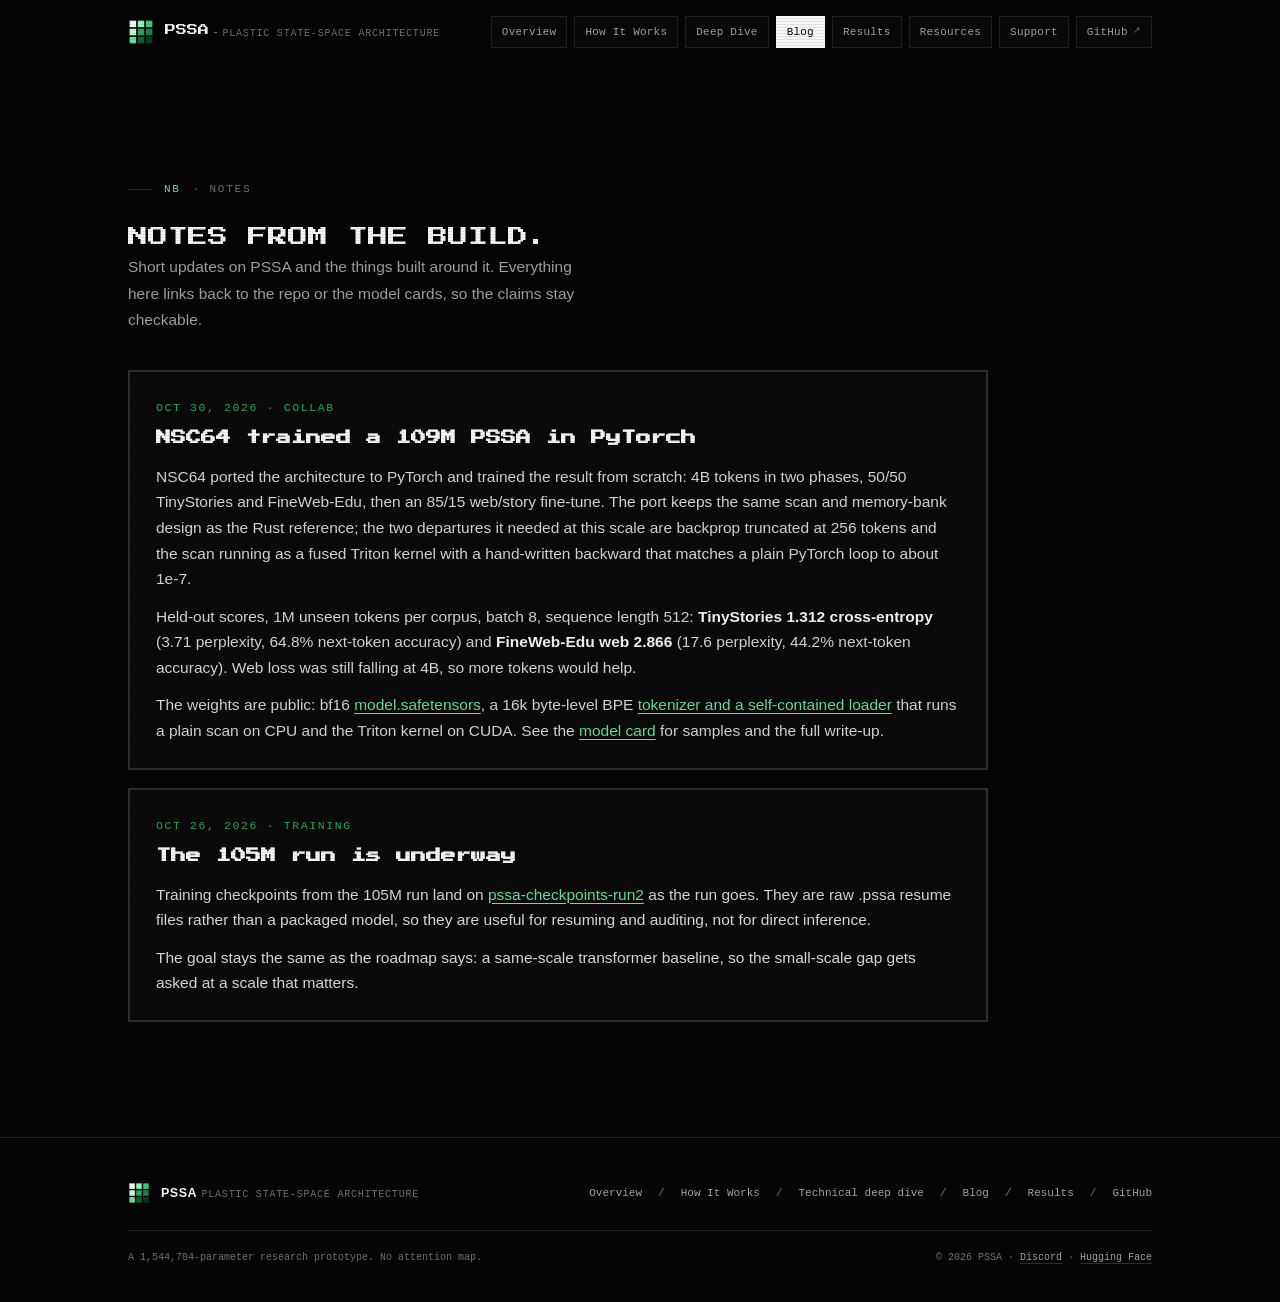
==== blog.html @ 318f330f "deploy: blog page with 109M port and 105M run notes; blog links in nav and footer" ====
<!DOCTYPE html>
<html lang="en">
<head>
<meta charset="utf-8">
<meta name="viewport" content="width=device-width, initial-scale=1">
<title>Blog · PSSA</title>
<meta name="description" content="Short notes on PSSA: training runs, ports, benchmarks and what is being built around the architecture.">
<meta name="theme-color" content="#050505">
<meta property="og:title" content="Blog · PSSA">
<meta property="og:description" content="Short notes on PSSA: training runs, ports, benchmarks and what is being built around the architecture.">
<meta property="og:image" content="assets/pssa-mark.svg">
<link rel="icon" href="data:image/svg+xml,%3Csvg xmlns='http://www.w3.org/2000/svg' viewBox='0 0 48 48'%3E%3Crect x='3' y='3' width='12' height='12' fill='%23E9FFF1'/%3E%3Crect x='18' y='3' width='12' height='12' fill='%2396EFB7'/%3E%3Crect x='33' y='3' width='12' height='12' fill='%233BCB78'/%3E%3Crect x='3' y='18' width='12' height='12' fill='%23C4F8D8'/%3E%3Crect x='18' y='18' width='12' height='12' fill='%2322A85D'/%3E%3Crect x='33' y='18' width='12' height='12' fill='%23178348'/%3E%3Crect x='3' y='33' width='12' height='12' fill='%2362E096'/%3E%3Crect x='18' y='33' width='12' height='12' fill='%23115E36'/%3E%3Crect x='33' y='33' width='12' height='12' fill='%230B3823'/%3E%3C/svg%3E">
<script>document.documentElement.classList.add('js');</script>
<link rel="stylesheet" href="assets/site.css">
</head>
<body>
<a class="skip-link" href="#main">Skip to content</a>

<header class="site-header" data-header>
  <div class="wrap header-inner">
    <a class="brand" href="index.html" aria-label="PSSA blog, back to the main site">
      <svg class="mark" viewBox="0 0 48 48" aria-hidden="true" focusable="false">
        <rect class="lg-sq" x="3" y="3" width="12" height="12"/>
        <rect class="lg-sq" x="18" y="3" width="12" height="12"/>
        <rect class="lg-sq" x="33" y="3" width="12" height="12"/>
        <rect class="lg-sq" x="3" y="18" width="12" height="12"/>
        <rect class="lg-sq" x="18" y="18" width="12" height="12"/>
        <rect class="lg-sq" x="33" y="18" width="12" height="12"/>
        <rect class="lg-sq" x="3" y="33" width="12" height="12"/>
        <rect class="lg-sq" x="18" y="33" width="12" height="12"/>
        <rect class="lg-sq" x="33" y="33" width="12" height="12"/>
      </svg>
      <span class="brand-text">
        <span class="brand-name">PSSA</span>
        <span class="brand-sep" aria-hidden="true">-</span>
        <span class="brand-sub">Plastic State-Space Architecture</span>
      </span>
    </a>
    <nav class="primary-nav" aria-label="Primary">
      <a href="index.html#overview">Overview</a>
      <a href="index.html#how">How It Works</a>
      <a href="technical.html">Deep Dive</a>
      <a href="blog.html" aria-current="page">Blog</a>
      <a href="index.html#results">Results</a>
      <a href="index.html#get">Resources</a>
      <a href="donate.html">Support</a>
      <a href="https://github.com/Sparticle62ops/pssa" target="_blank" rel="noopener noreferrer">GitHub <span class="nav-arrow" aria-hidden="true">↗</span></a>
    </nav>
  </div>
  <span class="scroll-progress" aria-hidden="true" data-scroll-progress></span>
</header>

<main id="main">
  <section class="section" id="blog" aria-labelledby="blog-title">
    <div class="wrap">
      <div class="section-head reveal">
        <div>
          <p class="kicker"><span class="num">NB</span> · Notes</p>
          <h2 id="blog-title">Notes from the build.</h2>
        </div>
        <p class="section-lede">Short updates on PSSA and the things built around it. Everything here links back to the repo or the model cards, so the claims stay checkable.</p>
      </div>

      <div class="post-list">

        <article class="card post reveal">
          <p class="post-date">Oct 30, 2026 · collab</p>
          <h3 class="post-title">NSC64 trained a 109M PSSA in PyTorch</h3>
          <div class="post-body">
            <p>NSC64 ported the architecture to PyTorch and trained the result from scratch: 4B tokens in two phases, 50/50 TinyStories and FineWeb-Edu, then an 85/15 web/story fine-tune. The port keeps the same scan and memory-bank design as the Rust reference; the two departures it needed at this scale are backprop truncated at 256 tokens and the scan running as a fused Triton kernel with a hand-written backward that matches a plain PyTorch loop to about 1e-7.</p>
            <p>Held-out scores, 1M unseen tokens per corpus, batch 8, sequence length 512: <strong>TinyStories 1.312 cross-entropy</strong> (3.71 perplexity, 64.8% next-token accuracy) and <strong>FineWeb-Edu web 2.866</strong> (17.6 perplexity, 44.2% next-token accuracy). Web loss was still falling at 4B, so more tokens would help.</p>
            <p>The weights are public: bf16 <a href="https://huggingface.co/NSC64/pssa-100m/blob/main/model.safetensors">model.safetensors</a>, a 16k byte-level BPE <a href="https://huggingface.co/NSC64/pssa-100m">tokenizer and a self-contained loader</a> that runs a plain scan on CPU and the Triton kernel on CUDA. See the <a href="https://huggingface.co/NSC64/pssa-100m">model card</a> for samples and the full write-up.</p>
          </div>
        </article>

        <article class="card post reveal">
          <p class="post-date">Oct 26, 2026 · training</p>
          <h3 class="post-title">The 105M run is underway</h3>
          <div class="post-body">
            <p>Training checkpoints from the 105M run land on <a href="https://huggingface.co/sparticle62/pssa-checkpoints-run2">pssa-checkpoints-run2</a> as the run goes. They are raw .pssa resume files rather than a packaged model, so they are useful for resuming and auditing, not for direct inference.</p>
            <p>The goal stays the same as the roadmap says: a same-scale transformer baseline, so the small-scale gap gets asked at a scale that matters.</p>
          </div>
        </article>

      </div>
    </div>
  </section>
</main>

<footer class="site-footer">
  <div class="wrap">
    <div class="footer-top">
      <div class="footer-brand">
        <svg class="mark mark-static" viewBox="0 0 48 48" aria-hidden="true" focusable="false">
          <rect class="lg-sq" x="3" y="3" width="12" height="12"/>
          <rect class="lg-sq" x="18" y="3" width="12" height="12"/>
          <rect class="lg-sq" x="33" y="3" width="12" height="12"/>
          <rect class="lg-sq" x="3" y="18" width="12" height="12"/>
          <rect class="lg-sq" x="18" y="18" width="12" height="12"/>
          <rect class="lg-sq" x="33" y="18" width="12" height="12"/>
          <rect class="lg-sq" x="3" y="33" width="12" height="12"/>
          <rect class="lg-sq" x="18" y="33" width="12" height="12"/>
          <rect class="lg-sq" x="33" y="33" width="12" height="12"/>
        </svg>
        <span class="footer-wordmark"><strong>PSSA</strong><span>Plastic State-Space Architecture</span></span>
      </div>
      <nav class="footer-nav" aria-label="Footer">
        <a href="#overview">Overview</a><span class="sep" aria-hidden="true">/</span>
        <a href="#how">How It Works</a><span class="sep" aria-hidden="true">/</span>
        <a href="technical.html">Technical deep dive</a><span class="sep" aria-hidden="true">/</span>
        <a href="blog.html">Blog</a><span class="sep" aria-hidden="true">/</span>
        <a href="#results">Results</a><span class="sep" aria-hidden="true">/</span>
        <a href="https://github.com/Sparticle62ops/pssa" target="_blank" rel="noopener noreferrer">GitHub</a>
      </nav>
    </div>
    <div class="footer-bottom">
      <span>A 1,544,704-parameter research prototype. No attention map.</span>
      <span>© 2026 PSSA · <a href="https://discord.gg/9sqfKeqWYF" target="_blank" rel="noopener noreferrer">Discord</a> · <a href="https://huggingface.co/sparticle62/pssa" target="_blank" rel="noopener noreferrer">Hugging Face</a></span>
    </div>
  </div>
</footer>

<script src="assets/site.js"></script>
<script src="assets/index.js"></script>
</body>
</html>
---- assets/site.css ----
/* ============================================================
   PSSA — shared design system
   Near-black editorial base (Profound) + square monospace chrome
   (Typesafe), accented with nine shades of green.
   ============================================================ */

:root{
  color-scheme: dark;
  --bg: #050505;
  --bg-2: #0A0A0A;
  --bg-3: #101010;
  --ink: #F5F5F5;
  --ink-soft: #D6D6D6;
  --muted: #A1A1A1;
  --faint: #6F6F6F;
  --line: #1F1F1F;
  --line-strong: #2E2E2E;
  --g1: #0B3823;
  --g2: #115E36;
  --g3: #178348;
  --g4: #22A85D;
  --g5: #3BCB78;
  --g6: #62E096;
  --g7: #96EFB7;
  --g8: #C4F8D8;
  --g9: #E9FFF1;
  --accent: var(--g6);
  --accent-dim: var(--g4);
  --accent-faint: rgba(98, 224, 150, .12);
  --sans: ui-sans-serif, -apple-system, BlinkMacSystemFont, "Segoe UI", "Helvetica Neue", Helvetica, Arial, sans-serif;
  --mono: ui-monospace, "SF Mono", SFMono-Regular, Menlo, Consolas, "Liberation Mono", monospace;
  --pixel: 'Press Start 2P', 'Courier New', monospace;
  --wrap: 1120px;
  --ease: cubic-bezier(.22, .61, .36, 1);
}

@font-face{font-family:'Press Start 2P';font-style:normal;font-weight:400;font-display:swap;src:url([data-uri]) format('woff2')}
*, *::before, *::after{box-sizing:border-box}
html{scroll-behavior:smooth;scroll-padding-top:118px;-webkit-text-size-adjust:100%}
body{
  margin:0;min-width:320px;background:var(--bg);color:var(--ink);
  font-family:var(--sans);font-size:16px;line-height:1.7;
  -webkit-font-smoothing:antialiased;-moz-osx-font-smoothing:grayscale;
  text-rendering:optimizeLegibility;overflow-x:clip;
}
h1,h2,h3,h4,p,figure,blockquote,dl,dd{margin:0}
ul,ol{margin:0;padding:0;list-style:none}
a{color:inherit;text-decoration:none}
button{font:inherit;color:inherit;background:none;border:0;padding:0;cursor:pointer}
input{font:inherit;color:inherit}
img,svg{display:block;max-width:100%}
::selection{background:rgba(62, 203, 120, .3);color:#fff}
body::after{content:"";position:fixed;inset:0;pointer-events:none;z-index:2147483647;
  background:repeating-linear-gradient(to bottom, rgba(0,0,0,.16) 0 1px, transparent 1px 3px);opacity:.5}
:focus-visible{outline:2px solid var(--accent);outline-offset:3px;border-radius:0}
.sr-only{position:absolute;width:1px;height:1px;padding:0;margin:-1px;overflow:hidden;clip:rect(0,0,0,0);white-space:nowrap;border:0}
.wrap{width:100%;max-width:var(--wrap);margin:0 auto;padding:0 clamp(20px, 5vw, 48px)}

.skip-link{
  position:absolute;left:18px;top:-70px;z-index:100;padding:10px 15px;border-radius:0;
  background:var(--ink);color:#0A0A0A;font-size:13px;font-weight:550;
  transition:top .2s ease;
}
.skip-link:focus{top:14px}

/* ---------------- logo mark ---------------- */
.mark{display:block}
.lg-sq{
  transform-box:fill-box;transform-origin:center;
  animation-duration:3.6s;animation-iteration-count:infinite;
  animation-timing-function:linear;
}
.mark-static .lg-sq{animation:none}
.lg-sq:nth-child(1){fill:var(--g9);animation-name:logoLoop1}
.lg-sq:nth-child(2){fill:var(--g7);animation-name:logoLoop2}
.lg-sq:nth-child(3){fill:var(--g5);animation-name:logoLoop3}
.lg-sq:nth-child(4){fill:var(--g8);animation-name:logoLoop4}
.lg-sq:nth-child(5){fill:var(--g4);animation-name:logoLoop5}
.lg-sq:nth-child(6){fill:var(--g3);animation-name:logoLoop6}
.lg-sq:nth-child(7){fill:var(--g6);animation-name:logoLoop7}
.lg-sq:nth-child(8){fill:var(--g2);animation-name:logoLoop8}
.lg-sq:nth-child(9){fill:var(--g1);animation-name:logoLoop9}

@keyframes logoLoop1{
  0%{transform:translate(0,0) rotate(0deg);opacity:1;animation-timing-function:cubic-bezier(.32,.72,.28,1)}
  16%{transform:translate(-13px,-13px) rotate(-16deg);opacity:.12;animation-timing-function:linear}
  48%{transform:translate(-13px,-13px) rotate(-16deg);opacity:.12;animation-timing-function:cubic-bezier(.34,1.4,.64,1)}
  57%{transform:translate(0,0) rotate(0deg);opacity:1}
  100%{transform:translate(0,0) rotate(0deg);opacity:1}
}
@keyframes logoLoop2{
  0%{transform:translate(0,0) rotate(0deg);opacity:1;animation-timing-function:cubic-bezier(.32,.72,.28,1)}
  16%{transform:translate(0,-17px) rotate(5deg);opacity:.14;animation-timing-function:linear}
  50.6%{transform:translate(0,-17px) rotate(5deg);opacity:.14;animation-timing-function:cubic-bezier(.34,1.4,.64,1)}
  59.6%{transform:translate(0,0) rotate(0deg);opacity:1}
  100%{transform:translate(0,0) rotate(0deg);opacity:1}
}
@keyframes logoLoop3{
  0%{transform:translate(0,0) rotate(0deg);opacity:1;animation-timing-function:cubic-bezier(.32,.72,.28,1)}
  16%{transform:translate(13px,-13px) rotate(14deg);opacity:.12;animation-timing-function:linear}
  53.2%{transform:translate(13px,-13px) rotate(14deg);opacity:.12;animation-timing-function:cubic-bezier(.34,1.4,.64,1)}
  62.2%{transform:translate(0,0) rotate(0deg);opacity:1}
  100%{transform:translate(0,0) rotate(0deg);opacity:1}
}
@keyframes logoLoop4{
  0%{transform:translate(0,0) rotate(0deg);opacity:1;animation-timing-function:cubic-bezier(.32,.72,.28,1)}
  16%{transform:translate(-17px,0) rotate(-9deg);opacity:.13;animation-timing-function:linear}
  55.8%{transform:translate(-17px,0) rotate(-9deg);opacity:.13;animation-timing-function:cubic-bezier(.34,1.4,.64,1)}
  64.8%{transform:translate(0,0) rotate(0deg);opacity:1}
  100%{transform:translate(0,0) rotate(0deg);opacity:1}
}
@keyframes logoLoop5{
  0%{transform:translate(0,0) rotate(0deg);opacity:1;animation-timing-function:cubic-bezier(.32,.72,.28,1)}
  16%{transform:translate(0,0) rotate(26deg);opacity:.10;animation-timing-function:linear}
  58.4%{transform:translate(0,0) rotate(26deg);opacity:.10;animation-timing-function:cubic-bezier(.34,1.4,.64,1)}
  67.4%{transform:translate(0,0) rotate(0deg);opacity:1}
  100%{transform:translate(0,0) rotate(0deg);opacity:1}
}
@keyframes logoLoop6{
  0%{transform:translate(0,0) rotate(0deg);opacity:1;animation-timing-function:cubic-bezier(.32,.72,.28,1)}
  16%{transform:translate(17px,0) rotate(7deg);opacity:.13;animation-timing-function:linear}
  61%{transform:translate(17px,0) rotate(7deg);opacity:.13;animation-timing-function:cubic-bezier(.34,1.4,.64,1)}
  70%{transform:translate(0,0) rotate(0deg);opacity:1}
  100%{transform:translate(0,0) rotate(0deg);opacity:1}
}
@keyframes logoLoop7{
  0%{transform:translate(0,0) rotate(0deg);opacity:1;animation-timing-function:cubic-bezier(.32,.72,.28,1)}
  16%{transform:translate(-13px,13px) rotate(13deg);opacity:.12;animation-timing-function:linear}
  63.6%{transform:translate(-13px,13px) rotate(13deg);opacity:.12;animation-timing-function:cubic-bezier(.34,1.4,.64,1)}
  72.6%{transform:translate(0,0) rotate(0deg);opacity:1}
  100%{transform:translate(0,0) rotate(0deg);opacity:1}
}
@keyframes logoLoop8{
  0%{transform:translate(0,0) rotate(0deg);opacity:1;animation-timing-function:cubic-bezier(.32,.72,.28,1)}
  16%{transform:translate(0,17px) rotate(-7deg);opacity:.14;animation-timing-function:linear}
  66.2%{transform:translate(0,17px) rotate(-7deg);opacity:.14;animation-timing-function:cubic-bezier(.34,1.4,.64,1)}
  75.2%{transform:translate(0,0) rotate(0deg);opacity:1}
  100%{transform:translate(0,0) rotate(0deg);opacity:1}
}
@keyframes logoLoop9{
  0%{transform:translate(0,0) rotate(0deg);opacity:1;animation-timing-function:cubic-bezier(.32,.72,.28,1)}
  16%{transform:translate(13px,13px) rotate(-15deg);opacity:.12;animation-timing-function:linear}
  68.8%{transform:translate(13px,13px) rotate(-15deg);opacity:.12;animation-timing-function:cubic-bezier(.34,1.4,.64,1)}
  77.8%{transform:translate(0,0) rotate(0deg);opacity:1}
  100%{transform:translate(0,0) rotate(0deg);opacity:1}
}

/* ---------------- header ---------------- */
.site-header{
  position:sticky;top:0;z-index:60;
  background:rgba(5,5,5,.82);
  -webkit-backdrop-filter:blur(14px);
  backdrop-filter:blur(14px);
  border-bottom:1px solid transparent;
  transition:border-color .3s ease;
}
.site-header.is-scrolled{border-bottom-color:var(--line)}
.header-inner{
  display:flex;align-items:center;justify-content:space-between;gap:20px;
  min-height:64px;padding-top:10px;padding-bottom:10px;
}
.brand{display:inline-flex;align-items:center;gap:11px;min-width:0;flex:0 1 auto}
.brand .mark{width:26px;height:26px;flex:0 0 auto}
.brand-text{display:flex;align-items:baseline;flex-wrap:wrap;gap:.35em;font-size:13px;line-height:1.3;white-space:nowrap}
.brand-name{font-family:var(--pixel);font-size:11px;font-weight:400;letter-spacing:0;text-transform:uppercase}
.brand-sep{color:var(--faint)}
.brand-sub{font-family:var(--mono);font-size:10px;letter-spacing:.08em;color:var(--faint);text-transform:uppercase}
.primary-nav{display:flex;align-items:center;gap:7px;flex-wrap:wrap;justify-content:flex-end}
.primary-nav a{
  display:inline-flex;align-items:center;gap:5px;white-space:nowrap;
  font-family:var(--mono);font-size:11px;letter-spacing:.02em;
  padding:6px 10px;border:1px solid var(--line);border-radius:0;
  color:var(--muted);background:rgba(255,255,255,.015);
  transition:color .2s ease, border-color .2s ease, background .2s ease;
}
.primary-nav a:hover{color:var(--ink);border-color:var(--line-strong);background:var(--bg-3)}
.primary-nav a[aria-current="page"]{background:var(--ink);border-color:var(--ink);color:#0A0A0A}
.primary-nav .nav-arrow{font-size:9px;color:var(--faint)}
.primary-nav a:hover .nav-arrow{color:var(--accent)}
.primary-nav a[aria-current="page"] .nav-arrow{color:#0A0A0A}
.scroll-progress{
  position:absolute;left:0;right:0;bottom:-1px;height:1px;
  background:var(--accent-dim);
  transform:scaleX(0);transform-origin:0 50%;opacity:.9;
}

/* ---------------- announcement strip ---------------- */
.announce{
  display:flex;align-items:center;justify-content:center;gap:12px;flex-wrap:wrap;
  padding:9px clamp(20px, 5vw, 48px);text-align:center;
  border-bottom:1px solid var(--line);
  font-family:var(--mono);font-size:11.5px;color:var(--muted);
}
.announce .pill{
  display:inline-block;font-size:9px;font-weight:600;letter-spacing:.15em;text-transform:uppercase;
  padding:2.5px 8px;border:1px solid rgba(98, 224, 150, .38);border-radius:0;
  color:var(--accent);background:var(--accent-faint);
}
.announce a{color:var(--accent);border-bottom:1px solid rgba(98,224,150,.35);transition:border-color .2s ease, color .2s ease}
.announce a:hover{color:var(--g7);border-bottom-color:var(--g7)}

/* ---------------- buttons / pills / labels ---------------- */
.btn{
  display:inline-flex;align-items:center;justify-content:center;gap:9px;
  min-height:50px;padding:0 24px;border-radius:0;
  font-family:var(--pixel);font-size:10px;font-weight:400;letter-spacing:0;text-transform:uppercase;
  border:2px solid transparent;box-shadow:4px 4px 0 rgba(0,0,0,.85);
  transition:transform .12s steps(1,end), border-color .12s steps(1,end), background .12s steps(1,end), color .12s steps(1,end), box-shadow .12s steps(1,end);
}
.btn svg{width:14px;height:14px;flex:0 0 auto}
.btn-primary{background:var(--ink);color:#0A0A0A;box-shadow:4px 4px 0 var(--g4)}
.btn-primary:hover{background:#fff;transform:translate(-2px,-2px);box-shadow:6px 6px 0 var(--g3)}
.btn-primary:active{transform:translate(2px,2px);box-shadow:0 0 0 var(--g4)}
.btn-ghost{background:#141414;border-color:var(--line-strong);color:var(--ink-soft);box-shadow:4px 4px 0 rgba(0,0,0,.85)}
.btn-ghost:hover{border-color:var(--accent-dim);color:var(--ink);transform:translate(-2px,-2px);box-shadow:6px 6px 0 rgba(0,0,0,.9)}
.btn-ghost:active{transform:translate(2px,2px);box-shadow:0 0 0 rgba(0,0,0,.85)}
.btn-small{min-height:40px;padding:0 14px;font-size:8.5px}
.btn[disabled]{opacity:.55;cursor:default;transform:none}

.kicker{
  display:flex;align-items:center;gap:12px;margin-bottom:22px;
  font-family:var(--mono);font-size:11px;font-weight:500;letter-spacing:.16em;text-transform:uppercase;
  color:var(--faint);
}
.kicker::before{content:"";width:24px;height:1px;background:var(--line-strong);flex:0 0 auto}
.kicker .num{color:var(--accent)}
.tag{
  font-family:var(--mono);font-size:9.5px;font-weight:500;letter-spacing:.14em;text-transform:uppercase;
  color:var(--faint);white-space:nowrap;
}
.badge{
  display:inline-block;font-family:var(--mono);font-size:9.5px;font-weight:600;letter-spacing:.15em;text-transform:uppercase;
  padding:3px 9px;border:1px solid var(--line-strong);border-radius:0;color:var(--faint);
}
.badge.live{border-color:rgba(98,224,150,.4);color:var(--accent);background:var(--accent-faint)}
.badge.pending{border-color:var(--line-strong);color:var(--faint);background:rgba(255,255,255,.02)}

.text-link{
  color:var(--accent);text-decoration:underline;text-decoration-color:rgba(98,224,150,.3);
  text-underline-offset:4px;transition:color .2s ease, text-decoration-color .2s ease;
}
.text-link:hover{color:var(--g7);text-decoration-color:var(--g7)}

/* ---------------- cards ---------------- */
.card{
  background:var(--bg-2);
  border:2px solid var(--line-strong);
  border-radius:0;
}
.card-hover{transition:transform .3s var(--ease), border-color .3s ease, background .3s ease, box-shadow .3s ease}
.card-hover:hover{transform:translate(-2px,-2px);border-color:var(--line-strong);background:#0B0B0B;box-shadow:6px 6px 0 rgba(0,0,0,.8)}

/* ---------------- hero ---------------- */
.hero{position:relative;padding:clamp(64px, 9vw, 124px) 0 clamp(52px, 7vw, 92px);text-align:center}
.hero::before{
  content:"";position:absolute;inset:0;pointer-events:none;
  background:
    repeating-conic-gradient(rgba(34,168,93,.055) 0% 25%, transparent 25% 50%) 0 0/6px 6px,
    linear-gradient(to bottom, rgba(34,168,93,.32) 0 13%, rgba(34,168,93,.24) 13% 26%, rgba(34,168,93,.16) 26% 41%, rgba(34,168,93,.10) 41% 58%, rgba(34,168,93,.05) 58% 76%, transparent 76%);
}
.hero::after{
  content:"";position:absolute;inset:0;pointer-events:none;opacity:.09;mix-blend-mode:overlay;
  background-image:url("data:image/svg+xml;utf8,<svg xmlns='http://www.w3.org/2000/svg' width='180' height='180'><filter id='n'><feTurbulence type='fractalNoise' baseFrequency='0.8' numOctaves='2' stitchTiles='stitch'/><feColorMatrix type='saturate' values='0'/></filter><rect width='180' height='180' filter='url(%23n)'/></svg>");
}
.hero > .wrap{position:relative}
.hero .mark{width:clamp(44px, 6vw, 58px);height:auto;margin:0 auto 36px}
.hero h1{
  max-width:15ch;margin:0 auto;
  font-family:var(--pixel);font-size:clamp(18px, 3.6vw, 34px);line-height:1.55;letter-spacing:0;font-weight:400;
  text-transform:uppercase;text-shadow:3px 3px 0 rgba(34,168,93,.35);
}
.hero .hero-lede{
  max-width:680px;margin:26px auto 0;
  font-size:clamp(17px, 1.7vw, 19px);line-height:1.62;color:var(--muted);
}
.hero .hero-lede strong{color:var(--ink-soft);font-weight:550}
.hero-actions{display:flex;justify-content:center;flex-wrap:wrap;gap:12px;margin-top:38px}
.hero-meta{
  display:flex;justify-content:center;flex-wrap:wrap;gap:8px 24px;margin-top:32px;
  font-family:var(--mono);font-size:11.5px;color:var(--faint);letter-spacing:.01em;
}
.hero-meta span{display:inline-flex;align-items:center;gap:9px}
.hero-meta i{width:4px;height:4px;background:var(--accent);flex:0 0 auto}

/* ---------------- terminal screenshot panel ---------------- */
.shot{
  max-width:860px;margin:clamp(48px, 7vw, 84px) auto 0;text-align:left;
  background:var(--bg-2);border:1px solid var(--line-strong);border-radius:0;
  box-shadow:10px 10px 0 rgba(0,0,0,.8);
  overflow:hidden;
}
.shot-bar{
  display:flex;align-items:center;justify-content:space-between;gap:16px;
  padding:10px 16px;border-bottom:1px solid var(--line);
  font-family:var(--mono);font-size:10.5px;color:var(--faint);letter-spacing:.04em;
}
.shot-bar .shot-dots{display:flex;gap:6px}
.shot-bar .shot-dots i{width:8px;height:8px;border-radius:0;background:var(--bg-3);border:1px solid var(--line-strong)}
.shot-title{color:var(--muted)}
.shot-body{padding:20px 22px;overflow-x:auto}
.shot-body pre{
  margin:0;font-family:var(--mono);font-size:12.5px;line-height:1.75;color:var(--ink-soft);
  white-space:pre;tab-size:4;
}
.shot-body .k{color:var(--muted)}
.shot-body .v{color:var(--ink)}
.shot-body .ok{color:var(--accent)}
.shot-body .dim{color:var(--faint)}
.shot-progress{
  display:flex;align-items:center;gap:14px;
  padding:11px 16px;border-top:1px solid var(--line);
  font-family:var(--mono);font-size:10px;color:var(--faint);letter-spacing:.04em;
}
.prog-track{flex:1;height:3px;background:var(--bg-3);border-radius:0;overflow:hidden}
.prog-fill{display:block;height:100%;width:var(--w, 0%);background:linear-gradient(90deg, var(--g4), var(--g6));border-radius:inherit}

/* ---------------- sections ---------------- */
.section{position:relative;padding:clamp(72px, 9vw, 124px) 0}
.section + .section, .section-continued{border-top:1px solid var(--line)}
.section-head{max-width:820px}
.section-head.split{
  max-width:none;display:grid;grid-template-columns:minmax(0, 1.05fr) minmax(0, .95fr);
  gap:clamp(28px, 6vw, 80px);align-items:end;
}
.section-head h2{
  font-family:var(--pixel);font-size:clamp(13px, 2.2vw, 20px);line-height:1.65;letter-spacing:0;font-weight:400;
  max-width:30ch;text-transform:uppercase;
}
.section-lede{color:var(--muted);font-size:15.5px;line-height:1.72;max-width:54ch}
.section-lede + .section-lede{margin-top:14px}
.section-lede strong{color:var(--ink-soft);font-weight:550}
.section-continued{padding:clamp(56px, 7vw, 96px) 0 clamp(72px, 9vw, 124px)}
.subhead{
  display:grid;grid-template-columns:minmax(0, 1fr) minmax(0, .85fr);
  gap:clamp(24px, 5vw, 70px);align-items:end;
}
.subhead h3{font-size:clamp(22px, 3vw, 30px);line-height:1.1;letter-spacing:-.015em;font-weight:700}
.subhead p{color:var(--muted);font-size:14.5px;line-height:1.72}

/* ---------------- feature cards ---------------- */
.card-grid{display:grid;grid-template-columns:repeat(3, minmax(0, 1fr));gap:14px;margin-top:clamp(36px, 5vw, 58px)}
.feature{display:flex;flex-direction:column;padding:26px 26px 24px;min-height:300px}
.feature-top{display:flex;align-items:center;justify-content:space-between;gap:12px}
.feature-index{font-family:var(--mono);font-size:11px;color:var(--accent)}
.feature-icon{width:42px;height:42px;color:var(--accent);margin:26px 0 20px}
.feature h3{font-size:17.5px;line-height:1.3;font-weight:500;letter-spacing:-.012em;margin-bottom:10px}
.feature p{font-size:13.5px;line-height:1.7;color:var(--muted)}
.feature .feature-eq{
  margin-top:auto;padding-top:18px;border-top:1px solid var(--line);
  font-family:var(--mono);font-size:12.5px;color:var(--accent);letter-spacing:.01em;
}
.feature .feature-eq sub{font-size:.72em}
.glyph-line{stroke:currentColor;fill:none;stroke-width:1.2;vector-effect:non-scaling-stroke}
.glyph-thin{stroke:rgba(98,224,150,.35);fill:none;stroke-width:1;vector-effect:non-scaling-stroke}
.glyph-fill{fill:currentColor}
.glyph-orbit{animation:glyphOrbit 13s linear infinite;transform-origin:24px 24px}
.glyph-pulse{animation:glyphPulse 4.8s ease-in-out infinite}
.glyph-pulse.two{animation-delay:1.6s}
.glyph-pulse.three{animation-delay:3.1s}

.scope-note{
  display:flex;gap:12px;align-items:flex-start;margin-top:24px;
  padding:16px 18px;border:1px solid var(--line);border-radius:0;background:var(--bg-2);
  color:var(--faint);font-size:12.5px;line-height:1.7;max-width:none;
}
.scope-note b{font-weight:550;color:var(--ink-soft)}
.scope-note::before{
  content:"";flex:0 0 auto;width:6px;height:6px;margin-top:8px;
  background:var(--accent-dim);
}

/* ---------------- walkthrough ---------------- */
.walkthrough{margin-top:clamp(36px, 4.5vw, 54px);padding:clamp(20px, 3vw, 32px)}
.walk-head{display:flex;justify-content:space-between;align-items:flex-start;gap:20px;flex-wrap:wrap}
.walk-head h3{font-size:clamp(19px, 2.4vw, 24px);line-height:1.2;letter-spacing:-.015em;font-weight:500}
.walk-head p{margin-top:6px;font-size:12px;color:var(--faint)}
.narration-btn{
  display:inline-flex;align-items:center;gap:9px;min-height:36px;padding:0 13px;
  border:1px solid var(--line-strong);border-radius:0;
  background:var(--bg-3);color:var(--muted);
  font-family:var(--mono);font-size:11px;letter-spacing:.02em;
  transition:border-color .2s ease, color .2s ease, background .2s ease;
}
.narration-btn:hover{border-color:#3D3D3D;color:var(--ink)}
.narration-btn[aria-pressed="true"]{border-color:rgba(98,224,150,.5);color:var(--accent);background:var(--accent-faint)}
.narration-btn svg{width:15px;height:15px;flex:0 0 auto}
.narration-btn .wave{opacity:0;transition:opacity .2s ease}
.narration-btn[aria-pressed="true"] .wave{opacity:1}
.narration-btn .slash{opacity:1;transition:opacity .2s ease}
.narration-btn[aria-pressed="true"] .slash{opacity:0}
.narration-btn .narrate-dot{width:5px;height:5px;background:var(--faint);flex:0 0 auto}
.narration-btn[aria-pressed="true"] .narrate-dot{background:var(--accent);animation:statusPulse 2.8s ease-in-out infinite}

.step-tabs{
  display:flex;gap:8px;margin-top:24px;padding-bottom:2px;
  overflow-x:auto;scrollbar-width:none;
  border-bottom:1px solid var(--line);
}
.step-tabs::-webkit-scrollbar{display:none}
.step-tab{
  display:inline-flex;align-items:center;gap:7px;flex:0 0 auto;white-space:nowrap;
  padding:7px 12px;border:1px solid var(--line);border-radius:0 3px 0 0;
  border-bottom:0;transform:translateY(1px);
  font-family:var(--mono);font-size:11px;letter-spacing:.02em;
  color:var(--muted);background:transparent;
  transition:color .2s ease, background .2s ease, border-color .2s ease;
}
.step-tab:hover{color:var(--ink);border-color:var(--line-strong)}
.step-tab .tab-num{color:var(--accent-dim);font-size:10px}
.step-tab[aria-pressed="true"]{background:var(--ink);border-color:var(--ink);color:#0A0A0A}
.step-tab[aria-pressed="true"] .tab-num{color:var(--g3)}

.walk-body{
  display:grid;grid-template-columns:minmax(0, 1.13fr) minmax(320px, .87fr);
  gap:clamp(24px, 3.5vw, 44px);margin-top:28px;align-items:start;
}
.walk-diagram{
  padding:clamp(16px, 2vw, 22px);min-width:0;
  background:var(--bg);border:1px solid var(--line);border-radius:0;
}
.diagram-topline{display:flex;justify-content:space-between;align-items:center;gap:12px;flex-wrap:wrap;margin-bottom:20px}
.diagram-label{font-family:var(--mono);font-size:9.5px;letter-spacing:.14em;text-transform:uppercase;color:var(--faint)}
.diagram-callout{
  display:inline-flex;align-items:center;gap:8px;min-height:26px;padding:4px 11px;
  border:1px solid rgba(98,224,150,.45);border-radius:0;
  background:var(--accent-faint);color:var(--accent);
  font-family:var(--mono);font-size:9.5px;letter-spacing:.1em;text-transform:uppercase;
}
.diagram-callout::before{content:"";width:5px;height:5px;background:var(--accent);flex:0 0 auto}
.pipeline{display:flex;align-items:stretch;gap:0;min-width:0}
.node{
  position:relative;flex:1 1 0;min-width:0;text-align:left;
  padding:14px 12px 13px;border:1px solid var(--line);border-radius:0;
  background:var(--bg-2);
  transition:border-color .25s ease, background .25s ease, transform .3s var(--ease);
  z-index:1;
}
.node:hover{border-color:var(--line-strong);background:var(--bg-3)}
.node.is-active,.node.is-preview{border-color:rgba(98,224,150,.55);background:rgba(34,168,93,.07)}
.node-top{display:flex;justify-content:space-between;align-items:center;gap:6px}
.node-num{font-family:var(--mono);font-size:10px;color:var(--faint);transition:color .2s ease}
.node.is-active .node-num,.node.is-preview .node-num{color:var(--accent)}
.node-dot{width:4px;height:4px;background:var(--line-strong);transition:background .2s ease}
.node.is-active .node-dot,.node.is-preview .node-dot{background:var(--accent)}
.node-title{display:block;margin-top:13px;font-size:12.5px;font-weight:550;line-height:1.28;color:var(--ink-soft)}
.node-sub{display:block;margin-top:5px;font-size:9.5px;line-height:1.4;color:var(--faint)}
.pipe-link{position:relative;flex:0 0 21px;display:flex;align-items:center;padding:0 4px}
.pipe-link::before{content:"";width:100%;height:1px;background:var(--line-strong)}
.pipe-link::after{
  content:"";position:absolute;right:4px;width:4px;height:4px;
  border-top:1px solid var(--faint);border-right:1px solid var(--faint);
  transform:rotate(45deg);
}
.bank-row{display:grid;grid-template-columns:minmax(0,1fr) 118px;gap:9px;margin-top:22px}
.bank-node{display:flex;align-items:center;justify-content:space-between;gap:14px;padding:12px 14px;flex:none}
.bank-copy{min-width:0}
.bank-kicker{display:block;font-family:var(--mono);font-size:8.5px;letter-spacing:.13em;text-transform:uppercase;color:var(--faint)}
.bank-title{display:block;margin-top:4px;font-size:11.5px;line-height:1.4;font-weight:550;color:var(--ink-soft)}
.bank-dots{display:grid;grid-template-columns:repeat(8, 4px);gap:4px;flex:0 0 auto}
.bank-dots i{width:4px;height:4px;background:rgba(98,224,150,.18);animation:slotPulse 4.6s ease-in-out infinite;animation-delay:calc(var(--i,0) * .16s)}
.bank-dots i:nth-child(3n){background:rgba(98,224,150,.6)}
.consolidate-node{display:flex;flex-direction:column;justify-content:center;padding:11px 12px;text-align:left}
.consolidate-node .node-title{margin-top:7px;font-size:11px}
.consolidate-node .node-sub{font-size:10px;color:var(--accent-dim);margin-top:4px}
.diagram-foot{display:flex;justify-content:space-between;gap:14px;flex-wrap:wrap;margin-top:16px;font-family:var(--mono);font-size:8.5px;letter-spacing:.12em;text-transform:uppercase;color:var(--faint)}

.phase-panels{position:relative;min-width:0}
.phase-panel{border-top:1px solid var(--line);padding-top:22px;animation:panelIn .4s var(--ease)}
.phase-panel[hidden]{display:none}
.phase-kicker{display:flex;align-items:center;gap:9px;font-family:var(--mono);font-size:9.5px;letter-spacing:.14em;text-transform:uppercase;color:var(--accent-dim)}
.phase-kicker::before{content:"";width:14px;height:1px;background:var(--accent-dim)}
.phase-panel h3{margin-top:12px;font-size:clamp(19px, 2.3vw, 24px);line-height:1.2;letter-spacing:-.02em;font-weight:500}
.phase-copy{margin-top:12px;color:var(--muted);font-size:13.5px;line-height:1.7;max-width:46ch}
.phase-eq{margin-top:20px}
.eq-tag{
  display:inline-flex;align-items:center;gap:8px;margin-bottom:9px;
  font-family:var(--mono);font-size:9.5px;font-weight:600;letter-spacing:.15em;text-transform:uppercase;color:var(--faint);
}
.eq-tag::before{content:"";width:12px;height:1px;background:var(--line-strong)}
.phase-nav{display:flex;align-items:center;justify-content:space-between;gap:10px;margin-top:20px;padding-top:14px;border-top:1px solid var(--line)}
.phase-btn{
  display:inline-flex;align-items:center;gap:6px;padding:6px 9px;border-radius:0;
  color:var(--faint);font-family:var(--mono);font-size:10.5px;letter-spacing:.02em;
  transition:color .2s ease, background .2s ease;
}
.phase-btn:hover{color:var(--ink);background:var(--bg-3)}
.phase-btn svg{width:11px;height:11px}
.phase-count{font-family:var(--mono);font-size:9.5px;letter-spacing:.1em;color:var(--faint);font-variant-numeric:tabular-nums}
html:not(.walk-ready) .phase-panel + .phase-panel{margin-top:26px;border-top:1px solid var(--line);padding-top:22px}

/* ---------------- equations (mono) ---------------- */
.eq{
  padding:15px 18px;border:1px solid var(--line);border-radius:0;
  background:var(--bg);
  font-family:var(--mono);font-size:13.5px;line-height:1.75;color:var(--ink-soft);
  overflow-x:auto;overflow-y:hidden;
}
.eq + .eq{margin-top:9px}
.eq-line{display:inline-flex;align-items:center;white-space:nowrap;min-width:100%}
.eq-line + .eq-line{margin-top:9px}
.eq .v{color:var(--accent)}
.eq .op{color:var(--faint)}
.eq .fn{color:var(--muted)}
.eq sub,.eq sup{font-size:.68em;line-height:1;color:var(--ink-soft)}
.eq .frac{display:inline-flex;flex-direction:column;align-items:center;vertical-align:middle;margin:0 .25em;line-height:1.25}
.eq .frac .num{padding:0 .3em .1em}
.eq .frac .den{padding:.1em .3em 0;border-top:1px solid var(--line-strong)}
.math-caption{margin-top:10px;font-family:var(--mono);font-size:10.5px;line-height:1.6;color:var(--faint);letter-spacing:.01em}

/* ---------------- token demo ---------------- */
.demo-card{margin-top:26px;padding:clamp(18px, 2.8vw, 28px)}
.demo-head{display:flex;justify-content:space-between;align-items:flex-start;gap:16px;flex-wrap:wrap}
.demo-title{font-size:16.5px;font-weight:500;letter-spacing:-.01em}
.demo-sub{margin-top:5px;font-family:var(--mono);font-size:10.5px;color:var(--faint);letter-spacing:.02em}
.schematic-badge{
  display:inline-flex;align-items:center;gap:8px;padding:5px 10px;border-radius:0;
  border:1px solid rgba(98,224,150,.4);background:var(--accent-faint);
  color:var(--accent);font-family:var(--mono);font-size:9px;letter-spacing:.1em;text-transform:uppercase;
  white-space:nowrap;
}
.schematic-badge::before{content:"";width:5px;height:5px;background:var(--accent);animation:statusPulse 2.8s ease-in-out infinite}
.demo-form{display:flex;flex-direction:column;gap:8px;margin-top:22px}
.demo-form label{font-family:var(--mono);font-size:9.5px;letter-spacing:.14em;text-transform:uppercase;color:var(--faint)}
.demo-input-row{display:flex;gap:9px}
.demo-input-row input{
  flex:1 1 auto;min-width:0;padding:12px 14px;border:1px solid var(--line-strong);border-radius:0;
  background:var(--bg);color:var(--ink);font-size:14px;
  transition:border-color .2s ease, box-shadow .2s ease;
}
.demo-input-row input::placeholder{color:var(--faint)}
.demo-input-row input:focus{outline:none;border-color:rgba(98,224,150,.65);box-shadow:0 0 0 3px var(--accent-faint)}
.demo-input-row .btn{flex:0 0 auto}
.demo-tokens{margin-top:20px}
.demo-line-label{display:flex;justify-content:space-between;align-items:center;gap:12px;font-family:var(--mono);font-size:9.5px;letter-spacing:.14em;text-transform:uppercase;color:var(--faint)}
.demo-line-label em{font-style:normal;font-size:9px;letter-spacing:.02em;text-transform:none;color:var(--faint)}
.chips{display:flex;flex-wrap:wrap;gap:6px;margin-top:10px;min-height:32px;align-items:center}
.token-chip{
  display:inline-flex;align-items:baseline;gap:7px;padding:5px 8px;border-radius:0;max-width:100%;
  border:1px solid var(--line);background:var(--bg);
  color:var(--ink-soft);font-family:var(--mono);font-size:11.5px;line-height:1;white-space:nowrap;
  transition:border-color .2s ease, background .2s ease, color .2s ease, transform .2s var(--ease), opacity .2s ease;
}
.token-chip .chip-text{overflow:hidden;text-overflow:ellipsis;min-width:0}
.token-chip .chip-id{font-size:8px;letter-spacing:.06em;color:var(--faint)}
.token-chip.is-active{border-color:rgba(98,224,150,.6);background:rgba(34,168,93,.08);color:var(--ink);transform:translateY(-2px)}
.token-chip.is-active .chip-id{color:var(--accent-dim)}
.token-chip.is-done{opacity:.5}
.chips-placeholder{font-size:12px;color:var(--faint)}
.demo-pipeline{display:grid;grid-template-columns:repeat(4, minmax(0, 1fr));gap:9px;margin-top:16px}
.stage{
  position:relative;min-height:136px;padding:13px 13px 12px;
  border:1px solid var(--line);border-radius:0;background:var(--bg);
  transition:border-color .25s ease, background .25s ease;
}
.stage.is-active{border-color:rgba(98,224,150,.55);background:rgba(34,168,93,.05)}
.stage-num{font-family:var(--mono);font-size:9.5px;color:var(--faint)}
.stage h4{margin-top:8px;font-size:11.5px;font-weight:550;color:var(--ink-soft)}
.stage p{margin-top:4px;font-size:9.5px;line-height:1.45;color:var(--faint)}
.stage-live{margin-top:13px;min-height:20px;display:flex;align-items:center;gap:6px;font-size:9.5px;color:var(--faint)}
.stage-live .live-chip{
  display:none;max-width:100%;padding:3px 6px;border-radius:0;
  border:1px solid rgba(98,224,150,.35);background:var(--accent-faint);
  color:var(--accent);font-family:var(--mono);font-size:9.5px;white-space:nowrap;overflow:hidden;text-overflow:ellipsis;
}
.stage.is-active .stage-live .placeholder{display:none}
.stage.is-active .stage-live .live-chip{display:inline-block}
.stage.is-active .stage-num{color:var(--accent)}
.demo-readout{display:grid;grid-template-columns:1.08fr .7fr 1.16fr;gap:9px;margin-top:9px}
.readout-card{min-width:0;padding:14px;border:1px solid var(--line);border-radius:0;background:var(--bg)}
.readout-head{display:flex;justify-content:space-between;align-items:baseline;gap:8px;font-family:var(--mono);font-size:8.5px;letter-spacing:.12em;text-transform:uppercase;color:var(--faint)}
.readout-head em{font-style:normal;font-size:8.5px;letter-spacing:.02em;text-transform:none;color:var(--faint)}
.state-grid{display:grid;grid-template-columns:repeat(8, minmax(0, 1fr));gap:4px;margin-top:14px}
.state-cell{display:flex;flex-direction:column;align-items:center;gap:5px;min-width:0}
.state-meter{
  position:relative;width:100%;height:58px;border-radius:0;overflow:hidden;
  border:1px solid var(--line);
  background:var(--bg-3);
}
.state-meter::after{content:"";position:absolute;left:0;right:0;top:50%;height:1px;background:var(--line-strong)}
.state-fill{
  position:absolute;left:16%;right:16%;border-radius:0;
  background:linear-gradient(180deg, var(--g6), var(--g4));
  transition:height .26s var(--ease), top .26s var(--ease), bottom .26s var(--ease);
}
.state-fill.neg{background:linear-gradient(180deg, rgba(59,203,120,.5), rgba(23,131,72,.35))}
.state-label{font-family:var(--mono);font-size:8.5px;color:var(--faint)}
.state-num{font-family:var(--mono);font-size:8.5px;color:var(--ink-soft);font-variant-numeric:tabular-nums;white-space:nowrap}
.gate-value{margin-top:14px;font-family:var(--mono);font-size:clamp(22px, 3.2vw, 30px);line-height:1;color:var(--accent);font-variant-numeric:tabular-nums}
.gate-meter{height:4px;border-radius:0;background:var(--bg-3);margin-top:14px;overflow:hidden}
.gate-fill{height:100%;width:50%;border-radius:inherit;background:linear-gradient(90deg, var(--g4), var(--g6));transition:width .28s var(--ease)}
.gate-sub{margin-top:11px;font-size:9.5px;line-height:1.5;color:var(--faint)}
.bank-grid{display:grid;grid-template-columns:repeat(32, minmax(0, 1fr));gap:2px;margin-top:13px;max-width:310px}
.slot-cell{aspect-ratio:1;border-radius:0;background:#161616;transition:background .15s ease, transform .15s ease}
.slot-cell.is-fired{background:var(--g6);transform:scale(1.25)}
.fired-list{display:flex;flex-wrap:wrap;gap:6px;margin-top:10px;min-height:22px}
.fired-list span{font-family:var(--mono);font-size:9.5px;color:var(--faint)}
.fired-empty{font-size:9.5px;color:var(--faint)}
.demo-status{
  display:flex;justify-content:space-between;align-items:baseline;gap:14px;flex-wrap:wrap;
  margin-top:13px;padding-top:11px;border-top:1px solid var(--line);
  font-family:var(--mono);font-size:10px;color:var(--faint);
}
.demo-status .status-note{color:var(--muted)}

/* ---------------- results ---------------- */
.result-stats{
  display:grid;grid-template-columns:repeat(4, minmax(0, 1fr));
  margin-top:clamp(34px, 4vw, 52px);
  border-top:1px solid var(--line);border-bottom:1px solid var(--line);
}
.result-stat{padding:26px 22px 25px;border-left:1px solid var(--line);position:relative}
.result-stat:first-child{border-left:0}
.result-stat .stat-label{font-family:var(--mono);font-size:9.5px;letter-spacing:.14em;text-transform:uppercase;color:var(--faint)}
.result-stat .stat-big{margin-top:10px;font-family:var(--mono);font-size:clamp(24px, 3.2vw, 32px);line-height:1;letter-spacing:-.02em;font-variant-numeric:tabular-nums;color:var(--ink)}
.result-stat .stat-big .unit{font-size:.32em;letter-spacing:.04em;color:var(--faint);vertical-align:super;margin-left:.35em}
.result-stat p{margin-top:10px;font-size:11px;line-height:1.55;color:var(--faint);max-width:24ch}

.chart-card{margin-top:clamp(34px, 4.5vw, 56px);padding:clamp(18px, 2.8vw, 28px)}
.chart-head{display:flex;justify-content:space-between;align-items:flex-start;gap:22px;flex-wrap:wrap}
.chart-title{font-size:16.5px;font-weight:500;letter-spacing:-.01em}
.chart-sub{margin-top:5px;font-size:12px;color:var(--faint);max-width:56ch;line-height:1.6}
.chart-readout{display:flex;flex-direction:column;align-items:flex-end;min-width:150px;text-align:right}
.chart-readout .readout-step{font-family:var(--mono);font-size:9px;letter-spacing:.12em;text-transform:uppercase;color:var(--faint);white-space:nowrap}
.chart-readout strong{font-family:var(--mono);font-size:clamp(20px, 2.6vw, 26px);line-height:1.1;color:var(--accent);font-variant-numeric:tabular-nums}
.chart-readout .readout-meta{font-family:var(--mono);font-size:9.5px;color:var(--faint);margin-top:3px;white-space:nowrap}
.chart-shell{margin-top:24px}
.chart-body{display:grid;grid-template-columns:46px minmax(0, 1fr);column-gap:12px}
.chart-yticks{position:relative;height:clamp(250px, 30vw, 350px)}
.chart-yticks span{position:absolute;right:0;transform:translateY(-50%);font-family:var(--mono);font-size:9.5px;line-height:1;color:var(--faint);font-variant-numeric:tabular-nums}
.chart-frame{position:relative;height:clamp(250px, 30vw, 350px);border-left:1px solid var(--line-strong);border-bottom:1px solid var(--line-strong);cursor:crosshair}
.chart-svg{position:absolute;inset:0;width:100%;height:100%;overflow:visible}
.chart-grid{stroke:#161616;stroke-width:1;vector-effect:non-scaling-stroke;shape-rendering:crispEdges}
.chart-grid.v{stroke:#121212}
.loss-line{fill:none;stroke:var(--g5);stroke-width:2;stroke-linecap:round;stroke-linejoin:round;vector-effect:non-scaling-stroke}
.loss-line.static{opacity:.6;stroke-width:1.6}
.loss-line.dynamic{opacity:0}
.loss-area{fill:url(#lossFill);opacity:0;transition:opacity 1s ease .55s}
.chart-ready .loss-line.dynamic{opacity:1;stroke-dasharray:1;stroke-dashoffset:1}
.chart-ready.is-drawn .loss-line.dynamic{stroke-dashoffset:0;transition:stroke-dashoffset 2.2s var(--ease)}
.chart-ready.is-drawn .loss-area{opacity:1}
.chart-ready .loss-line.static{display:none}
.chart-cursor{
  position:absolute;top:0;bottom:0;width:1px;opacity:0;pointer-events:none;
  background:rgba(98,224,150,.5);
  transition:opacity .18s ease;
}
.chart-dot{
  position:absolute;width:8px;height:8px;border-radius:0;opacity:0;pointer-events:none;
  background:var(--accent);box-shadow:0 0 0 3px rgba(98,224,150,.15);
  transform:translate(-50%,-50%);transition:opacity .18s ease;
}
.chart-cursor.is-visible,.chart-dot.is-visible{opacity:1}
.chart-endlabel{
  position:absolute;right:0;top:88.9%;transform:translate(-9px, -135%);
  font-family:var(--mono);font-size:12px;line-height:1;color:var(--accent);
  white-space:nowrap;pointer-events:none;
}
.chart-startlabel{
  position:absolute;left:0;top:5.6%;transform:translate(8px, 8px);
  font-family:var(--mono);font-size:9px;letter-spacing:.06em;color:var(--faint);white-space:nowrap;pointer-events:none;
}
.chart-axis-x{display:grid;grid-template-columns:46px minmax(0,1fr);column-gap:12px;margin-top:8px}
.x-ticks{position:relative;height:16px}
.x-ticks span{position:absolute;transform:translateX(-50%);font-family:var(--mono);font-size:9.5px;line-height:1;color:var(--faint);font-variant-numeric:tabular-nums;white-space:nowrap}
.x-ticks span:first-child{transform:none}
.x-ticks span:last-child{transform:translateX(-100%)}
.chart-x-title{margin-top:11px;text-align:center;font-family:var(--mono);font-size:9px;letter-spacing:.12em;text-transform:uppercase;color:var(--faint);line-height:1.6}
.chart-x-title.note{text-transform:none;letter-spacing:.02em;font-size:10.5px;color:var(--muted);max-width:70ch;margin-left:auto;margin-right:auto}
.chart-foot{display:flex;justify-content:space-between;align-items:flex-start;gap:16px;flex-wrap:wrap;margin-top:16px;font-family:var(--mono);font-size:10px;line-height:1.55;color:var(--faint)}
.chart-foot .hint{display:inline-flex;align-items:center;gap:7px;color:var(--faint)}
.chart-foot kbd{
  font-family:var(--mono);font-size:9px;padding:2px 4px;border:1px solid var(--line-strong);border-radius:0;
  color:var(--muted);background:var(--bg-3);
}
.chart-details{margin-top:14px;border-top:1px solid var(--line);padding-top:12px}
.chart-details summary{
  cursor:pointer;font-family:var(--mono);font-size:10.5px;color:var(--muted);width:max-content;max-width:100%;
  transition:color .2s ease;
}
.chart-details summary:hover{color:var(--ink)}
.chart-data-table{width:100%;border-collapse:collapse;margin-top:12px;font-size:12px}
.chart-data-table caption{text-align:left;color:var(--faint);font-family:var(--mono);font-size:10px;padding-bottom:8px}
.chart-data-table th,.chart-data-table td{padding:7px 10px 7px 0;text-align:left;border-bottom:1px solid var(--line);font-variant-numeric:tabular-nums}
.chart-data-table th{font-family:var(--mono);font-size:9px;letter-spacing:.1em;text-transform:uppercase;color:var(--faint);font-weight:500}
.chart-data-table td{color:var(--ink-soft);font-family:var(--mono)}

/* ---------------- benchmark table ---------------- */
.bench{margin-top:clamp(44px, 6vw, 72px)}
.bench-head{padding:20px clamp(18px, 2.5vw, 26px) 16px;display:flex;justify-content:space-between;align-items:flex-start;gap:18px;flex-wrap:wrap}
.bench-head h3{font-size:16.5px;font-weight:500;letter-spacing:-.01em}
.bench-head p{margin-top:5px;font-size:12px;color:var(--faint);max-width:66ch;line-height:1.6}
.bench-table{width:100%;border-collapse:collapse;font-size:12.5px}
.bench-table thead th{
  padding:10px 14px;text-align:left;border-top:1px solid var(--line);border-bottom:1px solid var(--line);
  background:rgba(255,255,255,.015);color:var(--faint);
  font-family:var(--mono);font-size:8.5px;line-height:1.4;font-weight:500;letter-spacing:.13em;text-transform:uppercase;
}
.bench-table tbody th,.bench-table tbody td{padding:15px 14px;border-bottom:1px solid var(--line);text-align:left;vertical-align:middle}
.bench-table tbody tr:last-child th,.bench-table tbody tr:last-child td{border-bottom:0}
.bench-table tbody th{font-weight:550;color:var(--ink-soft);font-size:13px;line-height:1.35}
.metric-note{display:block;margin-top:3px;font-size:9.5px;font-weight:400;color:var(--faint);letter-spacing:.01em}
.bench-val{font-family:var(--mono);font-size:14.5px;line-height:1;color:var(--ink);font-variant-numeric:tabular-nums;white-space:nowrap}
.bench-val small{font-size:9px;letter-spacing:.02em;color:var(--faint);margin-left:3px}
.bench-best{color:var(--accent)}
.bench-gap{
  display:inline-flex;align-items:center;gap:5px;padding:3px 7px;border-radius:0;
  border:1px solid rgba(98,224,150,.3);background:var(--accent-faint);color:var(--accent);
  font-family:var(--mono);font-size:9.5px;font-weight:550;white-space:nowrap;
}
.bench-visual{width:33%;min-width:180px}
.bars{display:flex;flex-direction:column;gap:6px}
.bar-row{display:grid;grid-template-columns:42px minmax(0,1fr);align-items:center;gap:8px}
.bar-key{font-family:var(--mono);font-size:8px;letter-spacing:.08em;text-transform:uppercase;color:var(--faint)}
.bar-track{position:relative;height:4px;border-radius:0;background:var(--bg-3);overflow:hidden}
.bar-fill{
  display:block;height:100%;width:var(--w, 0%);border-radius:inherit;
  background:linear-gradient(90deg, var(--g4), var(--g6));
  transform-origin:left center;
}
.bar-fill.base{background:linear-gradient(90deg, #2E2E2E, #4A4A4A)}
.bench-table tbody tr{transition:background .2s ease}
.bench-table tbody tr:hover{background:rgba(255,255,255,.015)}
.bench.motion-ready .bar-fill{transform:scaleX(0)}
.bench.motion-ready.is-inview .bar-fill{transform:scaleX(1);transition:transform 1s var(--ease) calc(var(--bar-delay, 0) * 1ms)}
.bench-note{
  display:flex;justify-content:space-between;align-items:flex-start;gap:15px;flex-wrap:wrap;
  padding:15px clamp(18px, 2.5vw, 26px);border-top:1px solid var(--line);
  font-family:var(--mono);font-size:9.5px;line-height:1.6;color:var(--faint);
}
.bench-note b{font-weight:550;color:var(--muted)}

.caveat-band{display:grid;grid-template-columns:minmax(0, .9fr) minmax(0, 1.3fr);gap:clamp(24px, 4vw, 48px);align-items:start;margin-top:clamp(44px, 6vw, 70px);padding:clamp(22px, 3vw, 30px)}
.caveat-band h3{font-size:clamp(19px, 2.2vw, 23px);line-height:1.2;letter-spacing:-.02em;font-weight:500}
.caveat-band h3 + p{margin-top:10px;font-size:12.5px;color:var(--faint);line-height:1.65}
.caveat-list{display:grid;gap:14px}
.caveat-list li{display:grid;grid-template-columns:26px minmax(0,1fr);gap:10px;font-size:13px;line-height:1.65;color:var(--muted)}
.caveat-list li::before{content:counter(caveat, decimal-leading-zero);counter-increment:caveat;font-family:var(--mono);font-size:10px;color:var(--accent-dim);padding-top:2px}
.caveat-list{counter-reset:caveat}
.caveat-list strong{font-weight:550;color:var(--ink-soft)}

/* ---------------- specbox / faq ---------------- */
.specbox{display:grid;grid-template-columns:repeat(auto-fit, minmax(220px, 1fr));gap:12px;margin-top:26px}
.spec-item{padding:16px 18px;border:1px solid var(--line);border-radius:0;background:var(--bg-2)}
.spec-item dt{font-family:var(--mono);font-size:9.5px;letter-spacing:.13em;text-transform:uppercase;color:var(--faint)}
.spec-item dd{margin:8px 0 0;font-family:var(--mono);font-size:14.5px;color:var(--ink);line-height:1.4;overflow-wrap:anywhere}
.spec-item dd .sub{display:block;font-size:10px;color:var(--faint);margin-top:4px;letter-spacing:.01em}
.faq{margin-top:34px;display:grid;gap:10px;max-width:780px}
.faq h3{margin:0;font-size:16.5px;font-weight:500}
.faq details{border:1px solid var(--line);border-radius:0;background:var(--bg-2)}
.faq summary{
  cursor:pointer;list-style:none;padding:16px 18px;font-size:15px;font-weight:500;color:var(--ink);
  display:flex;align-items:center;justify-content:space-between;gap:14px;
}
.faq summary::-webkit-details-marker{display:none}
.faq summary::after{content:"+";font-family:var(--mono);color:var(--faint);font-size:16px;transition:transform .2s ease}
.faq details[open] summary::after{transform:rotate(45deg)}
.faq details p{margin:0;padding:0 18px 16px;color:var(--muted);line-height:1.7;font-size:14px}

/* ---------------- resources / community ---------------- */
.resource-grid{display:grid;grid-template-columns:repeat(2, minmax(0,1fr));gap:13px;margin-top:clamp(34px, 4vw, 50px)}
.resource{display:flex;align-items:flex-start;gap:16px;padding:24px 22px;position:relative}
.resource-icon{
  width:40px;height:40px;flex:0 0 auto;display:grid;place-items:center;
  border:1px solid var(--line);border-radius:0;color:var(--accent);
  background:var(--bg);font-size:17px;
}
.resource-icon svg{width:22px;height:22px}
.resource-icon .hf-emoji{width:22px;height:22px;display:block}
.resource-icon .hf{font-family:var(--mono);font-size:12px;font-weight:600;letter-spacing:.02em}
.resource-copy{min-width:0;flex:1}
.resource-copy h3{font-size:15.5px;font-weight:500;letter-spacing:-.01em}
.resource-handle{display:block;margin-top:3px;font-family:var(--mono);font-size:10.5px;color:var(--accent-dim);letter-spacing:.02em;overflow-wrap:anywhere}
.resource-copy p{margin-top:11px;font-size:12.5px;line-height:1.65;color:var(--muted);max-width:40ch}
.resource-arrow{
  position:absolute;right:20px;top:20px;width:15px;height:15px;color:var(--faint);
  transition:color .2s ease, transform .2s ease;
}
.resource:hover .resource-arrow{color:var(--accent);transform:translate(2px,-2px)}
.community-band{
  display:flex;justify-content:space-between;align-items:center;gap:22px;flex-wrap:wrap;
  margin-top:13px;padding:20px 22px;
}
.community-band .community-copy{display:flex;align-items:center;gap:14px;min-width:0}
.community-icon{width:38px;height:38px;flex:0 0 auto;display:grid;place-items:center;border:1px solid var(--line);border-radius:0;color:var(--accent);background:var(--bg)}
.community-icon svg{width:21px;height:21px}
.community-band h3{font-size:15.5px;font-weight:500;letter-spacing:-.01em}
.community-band p{margin-top:3px;font-size:11.5px;color:var(--faint);line-height:1.5}
.community-band .btn{flex:0 0 auto}
.support-band{
  display:flex;justify-content:space-between;align-items:center;gap:16px;flex-wrap:wrap;
  margin-top:13px;padding:18px 22px;
}
.support-band strong{color:var(--ink);font-weight:550;display:block}
.support-band span{color:var(--muted);font-size:13px;display:block;margin-top:2px}

/* ---------------- footer ---------------- */
.site-footer{border-top:1px solid var(--line);padding:44px 0 36px;background:var(--bg)}
.footer-top{display:flex;justify-content:space-between;align-items:center;gap:26px;flex-wrap:wrap}
.footer-brand{display:flex;align-items:center;gap:11px;min-width:0}
.footer-brand .mark{width:22px;height:22px}
.footer-wordmark{display:flex;align-items:baseline;gap:.35em;flex-wrap:wrap;font-size:12.5px;line-height:1.3}
.footer-wordmark strong{font-weight:650;letter-spacing:.04em}
.footer-wordmark span{font-family:var(--mono);font-size:10px;color:var(--faint);text-transform:uppercase;letter-spacing:.08em}
.footer-nav{display:flex;align-items:center;gap:16px;flex-wrap:wrap;font-family:var(--mono);font-size:11px;color:var(--muted)}
.footer-nav a{transition:color .2s ease}
.footer-nav a:hover{color:var(--ink)}
.footer-nav .sep{color:var(--faint)}
.footer-bottom{display:flex;justify-content:space-between;gap:16px;flex-wrap:wrap;align-items:center;margin-top:26px;padding-top:18px;border-top:1px solid var(--line);font-family:var(--mono);font-size:10px;line-height:1.7;color:var(--faint)}
.footer-bottom a{color:var(--muted);text-decoration:underline;text-decoration-color:var(--line-strong);text-underline-offset:3px}
.footer-bottom a:hover{color:var(--ink)}

/* ---------------- technical page ---------------- */
.technical-hero{padding:clamp(64px, 8vw, 108px) 0 clamp(44px, 6vw, 76px);position:relative}
.technical-hero::before{
  content:"";position:absolute;inset:0;pointer-events:none;
  background:radial-gradient(900px 460px at 30% -10%, rgba(34, 168, 93, .08), transparent 65%);
}
.technical-hero > .wrap{position:relative}
.technical-hero-copy{max-width:880px}
.technical-hero h1{
  font-size:clamp(34px, 5.6vw, 54px);line-height:1.05;letter-spacing:-.032em;font-weight:500;
  max-width:15ch;
}
.technical-hero .hero-lede{margin:24px 0 0;max-width:70ch;color:var(--muted);font-size:clamp(16px, 1.5vw, 17.5px);line-height:1.7}
.technical-note{
  display:inline-block;margin-top:20px;font-family:var(--mono);font-size:11.5px;line-height:1.7;color:var(--faint);
}
.technical-note::before{content:"";display:inline-block;width:6px;height:6px;background:var(--accent-dim);margin-right:10px;vertical-align:1px}
.technical-section .section-head{max-width:none}
.technical-section .section-head h2{max-width:17ch}
.technical-section .section-head .section-lede{max-width:56ch}
.technical-body{margin-top:clamp(30px, 4vw, 50px)}
.rm{font-family:var(--mono);font-size:.86em;letter-spacing:.01em;color:var(--accent-dim)}

.spec-table{width:100%;border-collapse:collapse;margin:0}
.spec-table th,.spec-table td{text-align:left;padding:14px clamp(12px, 2vw, 18px);border-bottom:1px solid var(--line);font-size:14px;vertical-align:top}
.spec-table tr:last-child th,.spec-table tr:last-child td{border-bottom:0}
.spec-table th{
  color:var(--faint);font-weight:500;
  font-family:var(--mono);font-size:10px;line-height:1.5;letter-spacing:.12em;text-transform:uppercase;
  width:32%;white-space:normal;
}
.spec-table td{color:var(--ink-soft)}
.spec-table td b{color:var(--ink);font-weight:550;font-family:var(--mono);font-size:13.5px}
.spec-table td .rm{font-family:var(--mono);font-size:12px;color:var(--accent-dim)}
.technical-panel{overflow:hidden}
.technical-panel + .technical-note{margin-top:14px}

.math{display:flex;align-items:center;justify-content:center;flex-wrap:wrap;gap:.3em;font-family:var(--mono);font-size:clamp(13px, 1.9vw, 15.5px);line-height:1.9;padding:18px clamp(14px, 3vw, 26px);margin:0 0 13px;background:var(--bg);border:1px solid var(--line);border-radius:0;text-align:center}
.math .v{color:var(--accent)}
.math .op{color:var(--faint)}
.math .fn{color:var(--muted)}
.math .big{font-size:1.15em;line-height:1}
.math .par{font-weight:600;color:var(--faint)}
.math .rm{font-style:normal}
.frac{display:inline-flex;flex-direction:column;vertical-align:middle;text-align:center;line-height:1.3}
.frac .num{border-bottom:1px solid var(--line-strong);padding:0 .45em .12em}
.frac .den{padding:.12em .45em 0}
.math sub,.math sup{font-size:.68em;color:var(--ink-soft)}
.math-defs{display:grid;grid-template-columns:repeat(auto-fit, minmax(210px, 1fr));gap:.75rem 2rem;margin:0 0 22px;padding:14px 18px;border:1px solid var(--line);border-radius:0;background:var(--bg-2)}
.math-defs div{font-size:12.5px;color:var(--muted);line-height:1.6}
.math-defs b{color:var(--accent);font-weight:500}
.math-defs .rm{font-family:var(--mono);font-size:11.5px;color:var(--accent-dim)}

.bench-bar{position:relative;height:4px;border-radius:0;background:var(--bg-3);overflow:hidden;margin:.5rem 0 .2rem;min-width:120px}
.bench-bar i{position:absolute;inset:0;width:0;border-radius:inherit;background:linear-gradient(90deg, var(--g4), var(--g6));transition:width 1.1s var(--ease)}
tr.in .bench-bar i{width:var(--w)}

.loss-svg{width:100%;height:auto;display:block}
.loss-grid{stroke:#1A1A1A}
.loss-tick{fill:var(--faint);font-size:11px;font-family:var(--mono)}
.loss-line{fill:none;stroke:var(--g5);stroke-width:2.2;stroke-linecap:round;stroke-linejoin:round;stroke-dasharray:2600;stroke-dashoffset:2600;transition:stroke-dashoffset 2.4s var(--ease)}
.in .loss-line{stroke-dashoffset:0}
.loss-dot{fill:rgba(98,224,150,.5);opacity:0;transition:opacity .3s}
.in .loss-dot{opacity:1}
.loss-dot:hover{fill:var(--g7)}
.loss-tip{
  position:absolute;pointer-events:none;background:var(--bg-3);border:1px solid var(--line-strong);
  color:var(--accent);font-family:var(--mono);font-size:11px;padding:5px 9px;border-radius:0;
  opacity:0;transition:opacity .15s;white-space:nowrap;transform:translate(-50%,-135%);z-index:5;
}
.chart-wrap{
  position:relative;border:1px solid var(--line);border-radius:0;
  padding:clamp(16px, 2.5vw, 24px);background:var(--bg-2);margin:0;
}
.chart-wrap .spec-table{margin-top:12px}
details.datatable{margin:14px 0 0;padding-top:12px;border-top:1px solid var(--line);color:var(--ink-soft)}
details.datatable summary{cursor:pointer;color:var(--muted);font-family:var(--mono);font-size:11px;transition:color .2s ease}
details.datatable summary:hover{color:var(--ink)}
details.datatable table{margin-top:12px}
.results-table td{vertical-align:middle}

/* ---------------- donate page ---------------- */
.donate-hero{padding:clamp(64px, 9vw, 110px) 0 clamp(36px, 5vw, 56px)}
.donate-hero h1{font-size:clamp(38px, 6.4vw, 58px);line-height:1.04;letter-spacing:-.035em;font-weight:500}
.donate-hero .hero-lede{margin:22px 0 0;max-width:64ch;color:var(--muted);font-size:clamp(16px, 1.6vw, 18px);line-height:1.68}
.donate-grid{display:grid;grid-template-columns:repeat(auto-fit, minmax(260px, 1fr));gap:13px;margin-top:38px}
.donate-card{padding:22px 22px 24px;display:flex;flex-direction:column;gap:0}
.donate-card h3{font-size:16.5px;font-weight:500;letter-spacing:-.01em;margin:12px 0 8px}
.donate-card p{color:var(--muted);font-size:13.5px;line-height:1.65}
.donate-card.pending{opacity:.8}
.donate-card.link{transition:transform .3s var(--ease), border-color .3s ease, background .3s ease}
.donate-card.link:hover{transform:translateY(-2px);border-color:var(--line-strong);background:#0B0B0B}
.donate-card.link .card-arrow{margin-left:auto;color:var(--faint);font-size:15px;line-height:1;transition:color .2s ease}
.donate-card.link:hover .card-arrow{color:var(--accent)}
.addr{
  font-family:var(--mono);font-size:12px;color:var(--accent);background:var(--bg);
  border:1px solid var(--line);border-radius:0;padding:13px 14px;word-break:break-all;
  margin:14px 0 16px;line-height:1.6;
}
.addr .lbl{display:block;font-size:9px;letter-spacing:.14em;text-transform:uppercase;color:var(--faint);margin-bottom:7px}
.row{display:flex;gap:10px;flex-wrap:wrap;align-items:center}
.copy-btn{min-height:38px}

/* ---------------- motion / reveal ---------------- */
html.reveal-ready .reveal{opacity:0;transform:translateY(16px);transition:opacity .7s var(--ease), transform .7s var(--ease);transition-delay:var(--d, 0ms)}
html.reveal-ready .reveal.is-in{opacity:1;transform:none}
@keyframes glyphOrbit{to{transform:rotate(360deg)}}
@keyframes glyphPulse{0%,100%{opacity:.3}50%{opacity:1}}
@keyframes slotPulse{0%,100%{opacity:.4}50%{opacity:1}}
@keyframes statusPulse{0%,100%{opacity:.5}50%{opacity:1}}
@keyframes panelIn{from{opacity:0;transform:translateY(8px)}to{opacity:1;transform:none}}

@media (prefers-reduced-motion: reduce){
  html{scroll-behavior:auto}
  *, *::before, *::after{animation-duration:.001ms !important;animation-iteration-count:1 !important;transition-duration:.001ms !important}
  html.reveal-ready .reveal{opacity:1;transform:none}
}

/* ---------------- responsive ---------------- */
@media (max-width: 1020px){
  .walk-body{grid-template-columns:minmax(0,1.04fr) minmax(300px,.96fr)}
  .pipeline{flex-wrap:wrap;gap:8px}
  .node{flex:1 1 calc(33% - 8px)}
  .pipe-link{display:none}
  .bank-row{grid-template-columns:minmax(0,1fr) 124px}
}
@media (max-width: 900px){
  .header-inner{flex-wrap:wrap;row-gap:6px;min-height:0;padding-top:11px;padding-bottom:9px}
  .brand{width:100%}
  .primary-nav{width:100%;justify-content:flex-start;overflow-x:auto;scrollbar-width:none;padding-bottom:1px;flex-wrap:nowrap;-webkit-mask-image:linear-gradient(to right,#000 calc(100% - 26px),transparent 100%);mask-image:linear-gradient(to right,#000 calc(100% - 26px),transparent 100%)}
  .primary-nav::-webkit-scrollbar{display:none}
  .hero{padding-top:44px}
  .hero h1{max-width:18ch}
  .section-head.split,.subhead{grid-template-columns:1fr;gap:18px;align-items:start}
  .section-head h2{max-width:20ch}
  .card-grid{grid-template-columns:1fr;gap:11px}
  .feature{min-height:0}
  .walk-body{grid-template-columns:1fr}
  .phase-panels{max-width:none}
  .demo-pipeline{grid-template-columns:repeat(2,minmax(0,1fr))}
  .demo-readout{grid-template-columns:1fr 1fr}
  .readout-card.memory-readout{grid-column:1 / -1}
  .bank-grid{max-width:360px}
  .result-stats{grid-template-columns:repeat(2,minmax(0,1fr))}
  .result-stat:nth-child(3){border-left:0;border-top:1px solid var(--line)}
  .result-stat:nth-child(4){border-top:1px solid var(--line)}
  .caveat-band{grid-template-columns:1fr;gap:20px}
  .resource-grid{grid-template-columns:1fr}
  .resource-copy p{max-width:none}
}
@media (max-width: 720px){
  html{scroll-padding-top:130px}
  .brand-text{font-size:12px}
  .primary-nav a{font-size:9.5px;padding:4px 8px;white-space:nowrap}
  .hero h1{font-size:clamp(34px, 10.4vw, 46px)}
  .hero .hero-lede{font-size:16.5px}
  .hero-actions{flex-direction:column;align-items:stretch}
  .hero-actions .btn{width:100%}
  .hero-meta{gap:7px 16px;font-size:11px}
  .shot-body{padding:16px 14px}
  .shot-body pre{font-size:11.5px}
  .pipeline{display:grid;grid-template-columns:repeat(2,minmax(0,1fr))}
  .node{flex:none;min-height:80px}
  .bank-row{grid-template-columns:1fr}
  .consolidate-node{flex-direction:row;align-items:center;justify-content:space-between;gap:10px}
  .consolidate-node .node-title{margin-top:0}
  .step-tab{padding:6px 10px}
  .walkthrough{padding:16px}
  .walk-head h3{font-size:18px}
  .diagram-topline{align-items:flex-start;flex-direction:column}
  .demo-card{padding:16px}
  .demo-input-row{flex-direction:column}
  .demo-input-row .btn{width:100%}
  .stage{min-height:118px}
  .demo-readout{grid-template-columns:1fr}
  .readout-card.memory-readout{grid-column:auto}
  .state-grid{gap:5px}
  .chart-head{gap:14px}
  .chart-readout{align-items:flex-start;text-align:left}
  .chart-body{grid-template-columns:34px minmax(0,1fr);column-gap:8px}
  .chart-axis-x{grid-template-columns:34px minmax(0,1fr);column-gap:8px}
  .chart-yticks,.chart-frame{height:240px}
  .chart-yticks span,.x-ticks span{font-size:8.5px}
  .chart-endlabel{font-size:10.5px;transform:translate(-7px,-145%)}
  .chart-startlabel{font-size:8px}
  .bench-head{padding:17px 15px 13px}
  .bench-table thead{display:none}
  .bench-table,.bench-table tbody,.bench-table tr,.bench-table th,.bench-table td{display:block;width:100%}
  .bench-table tbody tr{padding:17px 15px 19px;border-top:1px solid var(--line);background:transparent}
  .bench-table tbody tr:hover{background:rgba(255,255,255,.015)}
  .bench-table tbody th{padding:0 0 8px;font-size:15px}
  .bench-table tbody td{padding:3px 0;border-bottom:0;display:flex;justify-content:space-between;align-items:baseline;gap:14px}
  .bench-table tbody td::before{content:attr(data-label);font-family:var(--mono);font-size:8.5px;font-weight:500;letter-spacing:.13em;text-transform:uppercase;color:var(--faint)}
  .bench-table tbody td.bench-visual{display:block;padding-top:13px}
  .bench-table tbody td.bench-visual::before{display:block;margin-bottom:8px}
  .bench-visual{width:100%;min-width:0}
  .bench-gap{font-size:9px}
  .bench-val{font-size:13px}
  .bench-note{padding:13px 15px;font-size:9px}
  .resource{padding:20px 18px}
  .resource-arrow{right:16px;top:16px}
  .community-band{padding:18px}
  .footer-nav{gap:12px}
  .footer-bottom{font-size:9.5px}
  .technical-hero h1{font-size:clamp(30px, 9.6vw, 42px)}
  .technical-section .section-head.split{gap:18px}
  .technical-section .section-head h2{max-width:20ch}
  .spec-table{min-width:600px}
  .technical-panel{overflow-x:auto}
  .math{justify-content:flex-start;overflow-x:auto;flex-wrap:nowrap;text-align:left}
  .math-defs{grid-template-columns:1fr}
  .chart-wrap{padding:14px;overflow-x:auto}
  .chart-wrap .loss-svg{min-width:640px}
}
@media (max-width: 430px){
  .wrap{padding-left:18px;padding-right:18px}
  .btn{font-size:8.5px;padding:0 13px;gap:7px;letter-spacing:0}
  .btn svg{width:12px;height:12px}
  .brand-text{font-size:11px}
  .brand-sub{font-size:9px}
  .announce{font-size:10.5px;gap:8px}
  .hero h1{font-size:33px}
  .hero-actions .btn{width:100%}
  .hero-meta{font-size:10.5px}
  .shot-body pre{font-size:10.5px}
  .result-stat .stat-big{font-size:23px}
  .pipeline{grid-template-columns:1fr}
  .node{min-height:0}
  .node-title{margin-top:9px}
  .bank-row{margin-top:16px}
  .demo-pipeline{grid-template-columns:1fr}
  .stage{min-height:106px}
  .state-meter{height:48px}
  .state-num,.state-label{font-size:7.5px}
  .chart-readout strong{font-size:19px}
  .chart-foot{font-size:9px}
  .chart-details summary{font-size:9.5px}
  .section-head h2{font-size:15px}
  .subhead h3{font-size:21px}
  .demo-line-label{align-items:flex-start;flex-direction:column;gap:3px}
  .step-tabs{margin-left:-6px;margin-right:-6px}
  .spec-table th,.spec-table td{padding:12px 14px}
  .donate-hero h1{font-size:34px}
}

/* ---------------- blog ---------------- */
.post-list{display:grid;gap:18px;margin-top:36px;max-width:860px}
.post{padding:26px 26px 24px}
.post-date{font-family:var(--mono);font-size:11.5px;letter-spacing:.14em;text-transform:uppercase;color:var(--accent-dim);margin:0 0 10px}
.post-title{font-family:var(--pixel);font-size:15px;line-height:1.5;color:var(--ink);margin:0 0 14px}
.post-body p{font-size:15.5px;line-height:1.65;color:var(--ink-soft);margin:0 0 12px}
.post-body p:last-child{margin-bottom:0}
.post-body a{color:var(--accent);text-decoration:underline;text-underline-offset:3px}
.post-body strong{color:var(--ink)}
@media (max-width:720px){
  .post{padding:20px 18px}
  .post-title{font-size:13px}
}
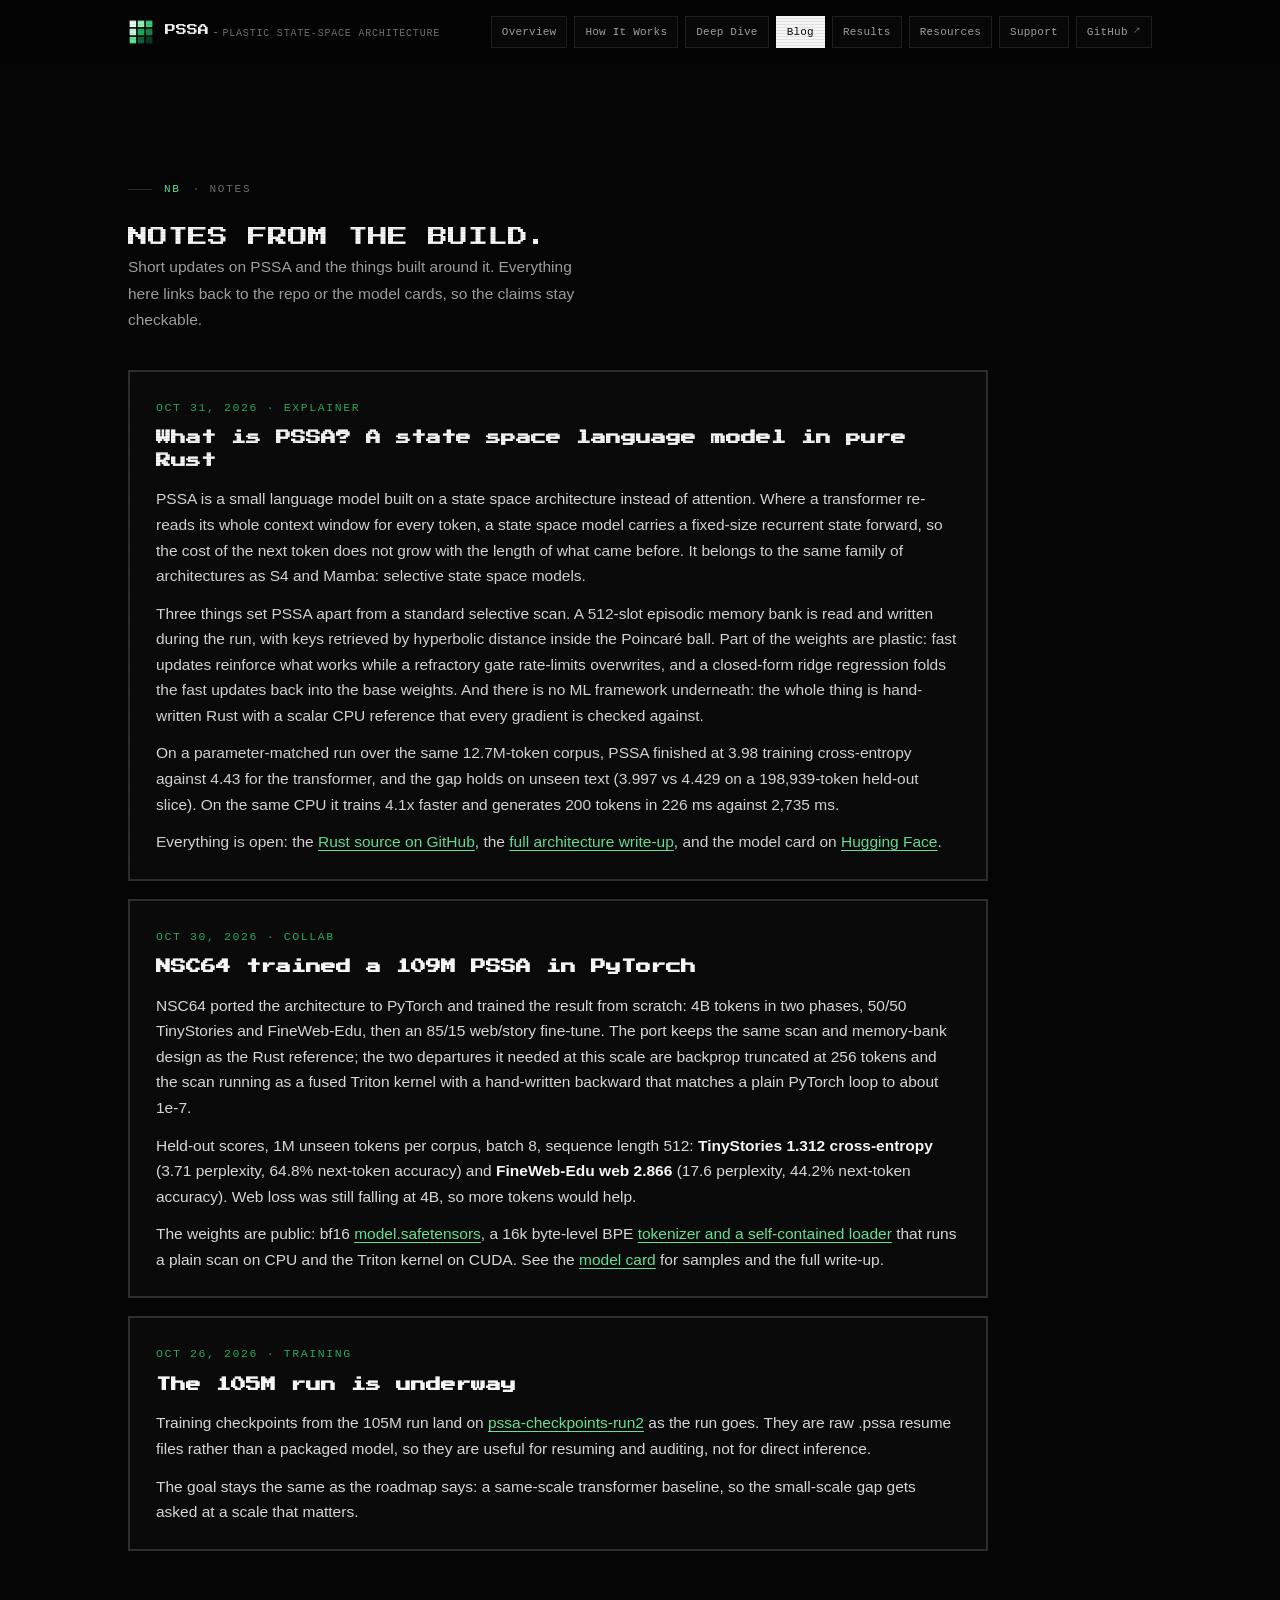
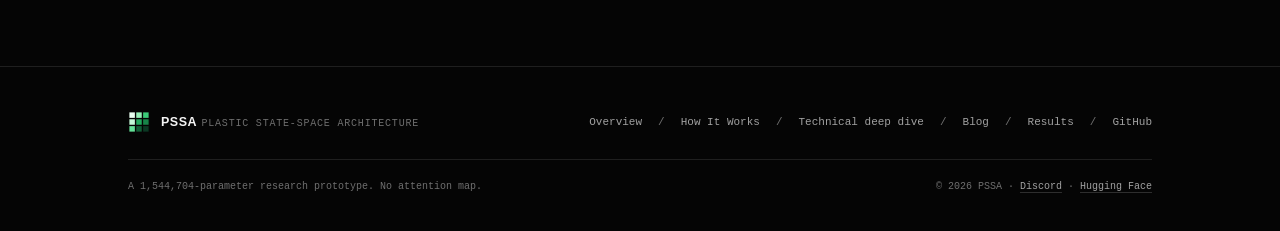
==== commit a2e241f8: "deploy: seo meta, sitemap, robots, keyword explainer post" ====
--- a/blog.html
+++ b/blog.html
@@ -6,12 +6,29 @@
 <title>Blog · PSSA</title>
 <meta name="description" content="Short notes on PSSA: training runs, ports, benchmarks and what is being built around the architecture.">
 <meta name="theme-color" content="#050505">
+<link rel="canonical" href="https://sparticle62ops.github.io/pssa/blog.html">
+<meta name="keywords" content="state space model blog, training language model from scratch, Rust ML, small language model, SSM training notes, checkpoints">
+<meta property="og:type" content="website">
+<meta property="og:url" content="https://sparticle62ops.github.io/pssa/blog.html">
+<meta property="og:image" content="https://sparticle62ops.github.io/pssa/assets/mark.png">
+<meta name="twitter:card" content="summary">
+<meta name="twitter:title" content="Blog · PSSA">
+<meta name="twitter:description" content="Short notes on PSSA: training runs, ports, benchmarks and what is being built around the architecture.">
+<meta name="twitter:image" content="https://sparticle62ops.github.io/pssa/assets/mark.png">
+<meta name="robots" content="index, follow">
 <meta property="og:title" content="Blog · PSSA">
 <meta property="og:description" content="Short notes on PSSA: training runs, ports, benchmarks and what is being built around the architecture.">
-<meta property="og:image" content="assets/pssa-mark.svg">
 <link rel="icon" href="data:image/svg+xml,%3Csvg xmlns='http://www.w3.org/2000/svg' viewBox='0 0 48 48'%3E%3Crect x='3' y='3' width='12' height='12' fill='%23E9FFF1'/%3E%3Crect x='18' y='3' width='12' height='12' fill='%2396EFB7'/%3E%3Crect x='33' y='3' width='12' height='12' fill='%233BCB78'/%3E%3Crect x='3' y='18' width='12' height='12' fill='%23C4F8D8'/%3E%3Crect x='18' y='18' width='12' height='12' fill='%2322A85D'/%3E%3Crect x='33' y='18' width='12' height='12' fill='%23178348'/%3E%3Crect x='3' y='33' width='12' height='12' fill='%2362E096'/%3E%3Crect x='18' y='33' width='12' height='12' fill='%23115E36'/%3E%3Crect x='33' y='33' width='12' height='12' fill='%230B3823'/%3E%3C/svg%3E">
 <script>document.documentElement.classList.add('js');</script>
 <link rel="stylesheet" href="assets/site.css">
+<script type="application/ld+json">
+{
+ "@context": "https://schema.org",
+ "@type": "Blog",
+ "name": "PSSA build notes",
+ "url": "https://sparticle62ops.github.io/pssa/blog.html"
+}
+</script>
 </head>
 <body>
 <a class="skip-link" href="#main">Skip to content</a>
@@ -62,6 +79,16 @@
       </div>
 
       <div class="post-list">
+        <article class="card post reveal">
+          <p class="post-date">Oct 31, 2026 · explainer</p>
+          <h3 class="post-title">What is PSSA? A state space language model in pure Rust</h3>
+          <div class="post-body">
+            <p>PSSA is a small language model built on a state space architecture instead of attention. Where a transformer re-reads its whole context window for every token, a state space model carries a fixed-size recurrent state forward, so the cost of the next token does not grow with the length of what came before. It belongs to the same family of architectures as S4 and Mamba: selective state space models.</p>
+            <p>Three things set PSSA apart from a standard selective scan. A 512-slot episodic memory bank is read and written during the run, with keys retrieved by hyperbolic distance inside the Poincaré ball. Part of the weights are plastic: fast updates reinforce what works while a refractory gate rate-limits overwrites, and a closed-form ridge regression folds the fast updates back into the base weights. And there is no ML framework underneath: the whole thing is hand-written Rust with a scalar CPU reference that every gradient is checked against.</p>
+            <p>On a parameter-matched run over the same 12.7M-token corpus, PSSA finished at 3.98 training cross-entropy against 4.43 for the transformer, and the gap holds on unseen text (3.997 vs 4.429 on a 198,939-token held-out slice). On the same CPU it trains 4.1x faster and generates 200 tokens in 226 ms against 2,735 ms.</p>
+            <p>Everything is open: the <a href="https://github.com/Sparticle62ops/pssa">Rust source on GitHub</a>, the <a href="technical.html">full architecture write-up</a>, and the model card on <a href="https://huggingface.co/sparticle62/pssa">Hugging Face</a>.</p>
+          </div>
+        </article>
 
         <article class="card post reveal">
           <p class="post-date">Oct 30, 2026 · collab</p>
@@ -105,11 +132,11 @@
         <span class="footer-wordmark"><strong>PSSA</strong><span>Plastic State-Space Architecture</span></span>
       </div>
       <nav class="footer-nav" aria-label="Footer">
-        <a href="#overview">Overview</a><span class="sep" aria-hidden="true">/</span>
-        <a href="#how">How It Works</a><span class="sep" aria-hidden="true">/</span>
+        <a href="index.html#overview">Overview</a><span class="sep" aria-hidden="true">/</span>
+        <a href="index.html#how">How It Works</a><span class="sep" aria-hidden="true">/</span>
         <a href="technical.html">Technical deep dive</a><span class="sep" aria-hidden="true">/</span>
         <a href="blog.html">Blog</a><span class="sep" aria-hidden="true">/</span>
-        <a href="#results">Results</a><span class="sep" aria-hidden="true">/</span>
+        <a href="index.html#results">Results</a><span class="sep" aria-hidden="true">/</span>
         <a href="https://github.com/Sparticle62ops/pssa" target="_blank" rel="noopener noreferrer">GitHub</a>
       </nav>
     </div>
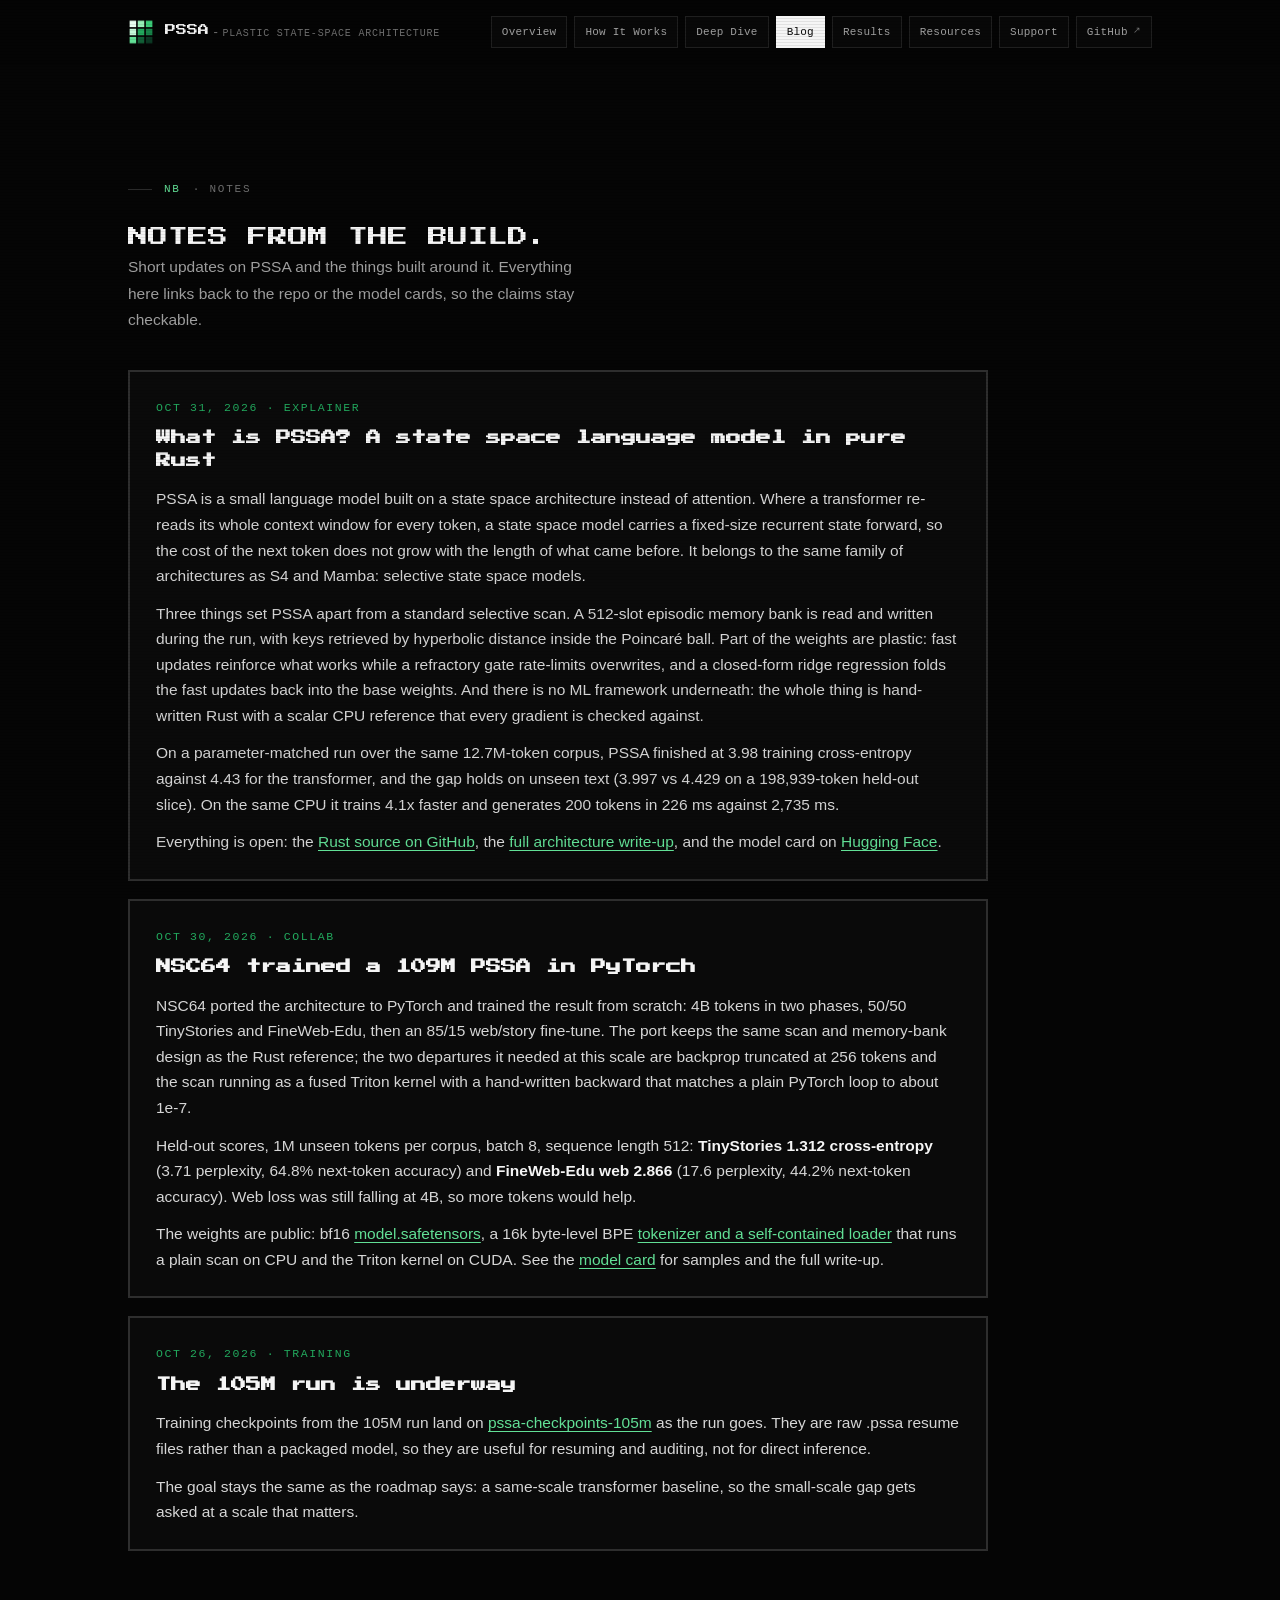
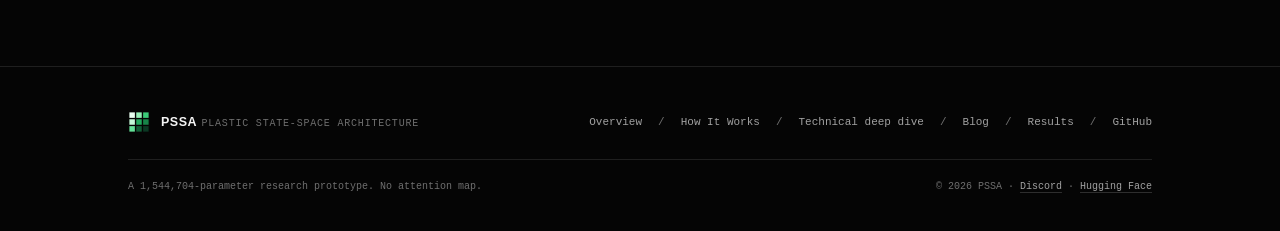
==== commit c5205d7b: "deploy: renamed checkpoint repo link" ====
--- a/blog.html
+++ b/blog.html
@@ -104,7 +104,7 @@
           <p class="post-date">Oct 26, 2026 · training</p>
           <h3 class="post-title">The 105M run is underway</h3>
           <div class="post-body">
-            <p>Training checkpoints from the 105M run land on <a href="https://huggingface.co/sparticle62/pssa-checkpoints-run2">pssa-checkpoints-run2</a> as the run goes. They are raw .pssa resume files rather than a packaged model, so they are useful for resuming and auditing, not for direct inference.</p>
+            <p>Training checkpoints from the 105M run land on <a href="https://huggingface.co/sparticle62/pssa-checkpoints-105m">pssa-checkpoints-105m</a> as the run goes. They are raw .pssa resume files rather than a packaged model, so they are useful for resuming and auditing, not for direct inference.</p>
             <p>The goal stays the same as the roadmap says: a same-scale transformer baseline, so the small-scale gap gets asked at a scale that matters.</p>
           </div>
         </article>
--- a/assets/site.css
+++ b/assets/site.css
@@ -1067,3 +1067,31 @@
   .post{padding:20px 18px}
   .post-title{font-size:13px}
 }
+
+
+/* -------- display math: serif, textbook styling -------- */
+.math,.eq{
+  font-family:"STIX Two Math","Cambria Math","Latin Modern Math","Times New Roman",Cambria,Georgia,serif;
+}
+.math{
+  font-size:clamp(15px,2vw,18px);line-height:2;
+  padding:24px clamp(18px,3.5vw,34px);
+  background:linear-gradient(180deg,rgba(34,168,93,.05),rgba(34,168,93,0) 62%),var(--bg);
+  position:relative;
+}
+.math .v{color:var(--ink);font-style:italic}
+.math .op{color:var(--faint);font-style:normal;margin:0 .06em}
+.math .fn{color:var(--muted);font-style:normal;font-size:.95em}
+.math .rm{color:var(--ink-soft)}
+.math .big{font-size:1.28em;line-height:1;color:var(--ink-soft)}
+.math sub,.math sup{font-size:.7em;color:var(--muted)}
+.math .frac{display:inline-flex;flex-direction:column;align-items:center;vertical-align:middle;margin:0 .3em;line-height:1.35}
+.math .frac .num{padding:0 .35em .09em}
+.math .frac .den{padding:.09em .35em 0;border-top:1.5px solid var(--line-strong)}
+.math .eqno{position:absolute;right:16px;top:50%;transform:translateY(-50%);font-family:var(--mono);font-size:10px;letter-spacing:.06em;color:var(--faint)}
+.math-defs{background:var(--bg-2)}
+.eq .v{color:var(--ink);font-style:italic}
+.eq .op{color:var(--faint);font-style:normal}
+.eq .fn{color:var(--muted);font-style:normal}
+.eq sub,.eq sup{font-size:.68em;line-height:1;color:var(--muted)}
+.eq{color:var(--ink-soft)}
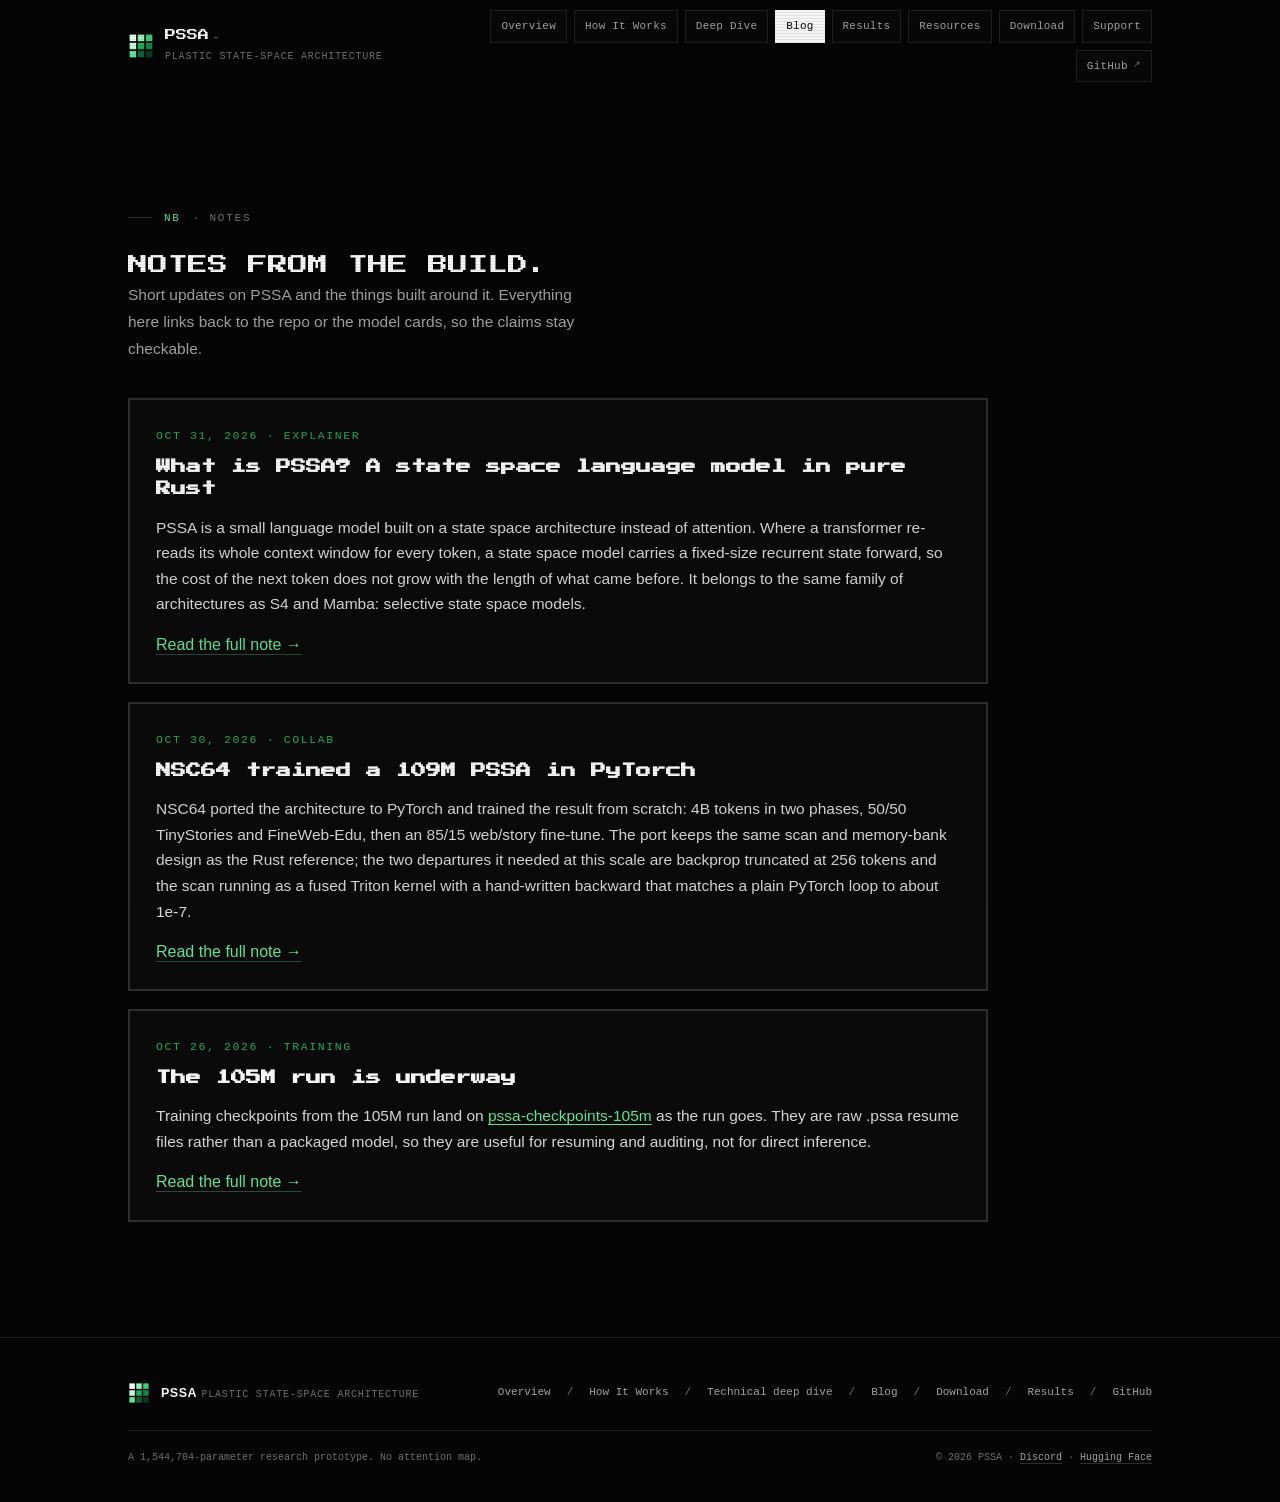
==== commit 130d0c8d: "site: download page, per-post blog pages, download nav" ====
--- a/blog.html
+++ b/blog.html
@@ -20,7 +20,7 @@
 <meta property="og:description" content="Short notes on PSSA: training runs, ports, benchmarks and what is being built around the architecture.">
 <link rel="icon" href="data:image/svg+xml,%3Csvg xmlns='http://www.w3.org/2000/svg' viewBox='0 0 48 48'%3E%3Crect x='3' y='3' width='12' height='12' fill='%23E9FFF1'/%3E%3Crect x='18' y='3' width='12' height='12' fill='%2396EFB7'/%3E%3Crect x='33' y='3' width='12' height='12' fill='%233BCB78'/%3E%3Crect x='3' y='18' width='12' height='12' fill='%23C4F8D8'/%3E%3Crect x='18' y='18' width='12' height='12' fill='%2322A85D'/%3E%3Crect x='33' y='18' width='12' height='12' fill='%23178348'/%3E%3Crect x='3' y='33' width='12' height='12' fill='%2362E096'/%3E%3Crect x='18' y='33' width='12' height='12' fill='%23115E36'/%3E%3Crect x='33' y='33' width='12' height='12' fill='%230B3823'/%3E%3C/svg%3E">
 <script>document.documentElement.classList.add('js');</script>
-<link rel="stylesheet" href="assets/site.css">
+<link rel="stylesheet" href="assets/site.css?v=3">
 <script type="application/ld+json">
 {
  "@context": "https://schema.org",
@@ -60,6 +60,7 @@
       <a href="blog.html" aria-current="page">Blog</a>
       <a href="index.html#results">Results</a>
       <a href="index.html#get">Resources</a>
+      <a href="download.html">Download</a>
       <a href="donate.html">Support</a>
       <a href="https://github.com/Sparticle62ops/pssa" target="_blank" rel="noopener noreferrer">GitHub <span class="nav-arrow" aria-hidden="true">↗</span></a>
     </nav>
@@ -81,33 +82,31 @@
       <div class="post-list">
         <article class="card post reveal">
           <p class="post-date">Oct 31, 2026 · explainer</p>
-          <h3 class="post-title">What is PSSA? A state space language model in pure Rust</h3>
+          <h3 class="post-title"><a href="posts/what-is-pssa.html">What is PSSA? A state space language model in pure Rust</a></h3>
           <div class="post-body">
             <p>PSSA is a small language model built on a state space architecture instead of attention. Where a transformer re-reads its whole context window for every token, a state space model carries a fixed-size recurrent state forward, so the cost of the next token does not grow with the length of what came before. It belongs to the same family of architectures as S4 and Mamba: selective state space models.</p>
-            <p>Three things set PSSA apart from a standard selective scan. A 512-slot episodic memory bank is read and written during the run, with keys retrieved by hyperbolic distance inside the Poincaré ball. Part of the weights are plastic: fast updates reinforce what works while a refractory gate rate-limits overwrites, and a closed-form ridge regression folds the fast updates back into the base weights. And there is no ML framework underneath: the whole thing is hand-written Rust with a scalar CPU reference that every gradient is checked against.</p>
-            <p>On a parameter-matched run over the same 12.7M-token corpus, PSSA finished at 3.98 training cross-entropy against 4.43 for the transformer, and the gap holds on unseen text (3.997 vs 4.429 on a 198,939-token held-out slice). On the same CPU it trains 4.1x faster and generates 200 tokens in 226 ms against 2,735 ms.</p>
-            <p>Everything is open: the <a href="https://github.com/Sparticle62ops/pssa">Rust source on GitHub</a>, the <a href="technical.html">full architecture write-up</a>, and the model card on <a href="https://huggingface.co/sparticle62/pssa">Hugging Face</a>.</p>
           </div>
+          <p class="post-more"><a class="text-link" href="posts/what-is-pssa.html">Read the full note →</a></p>
         </article>
 
         <article class="card post reveal">
           <p class="post-date">Oct 30, 2026 · collab</p>
-          <h3 class="post-title">NSC64 trained a 109M PSSA in PyTorch</h3>
+          <h3 class="post-title"><a href="posts/nsc64-109m.html">NSC64 trained a 109M PSSA in PyTorch</a></h3>
           <div class="post-body">
             <p>NSC64 ported the architecture to PyTorch and trained the result from scratch: 4B tokens in two phases, 50/50 TinyStories and FineWeb-Edu, then an 85/15 web/story fine-tune. The port keeps the same scan and memory-bank design as the Rust reference; the two departures it needed at this scale are backprop truncated at 256 tokens and the scan running as a fused Triton kernel with a hand-written backward that matches a plain PyTorch loop to about 1e-7.</p>
-            <p>Held-out scores, 1M unseen tokens per corpus, batch 8, sequence length 512: <strong>TinyStories 1.312 cross-entropy</strong> (3.71 perplexity, 64.8% next-token accuracy) and <strong>FineWeb-Edu web 2.866</strong> (17.6 perplexity, 44.2% next-token accuracy). Web loss was still falling at 4B, so more tokens would help.</p>
-            <p>The weights are public: bf16 <a href="https://huggingface.co/NSC64/pssa-100m/blob/main/model.safetensors">model.safetensors</a>, a 16k byte-level BPE <a href="https://huggingface.co/NSC64/pssa-100m">tokenizer and a self-contained loader</a> that runs a plain scan on CPU and the Triton kernel on CUDA. See the <a href="https://huggingface.co/NSC64/pssa-100m">model card</a> for samples and the full write-up.</p>
           </div>
+          <p class="post-more"><a class="text-link" href="posts/nsc64-109m.html">Read the full note →</a></p>
         </article>
 
         <article class="card post reveal">
           <p class="post-date">Oct 26, 2026 · training</p>
-          <h3 class="post-title">The 105M run is underway</h3>
+          <h3 class="post-title"><a href="posts/105m-run.html">The 105M run is underway</a></h3>
           <div class="post-body">
             <p>Training checkpoints from the 105M run land on <a href="https://huggingface.co/sparticle62/pssa-checkpoints-105m">pssa-checkpoints-105m</a> as the run goes. They are raw .pssa resume files rather than a packaged model, so they are useful for resuming and auditing, not for direct inference.</p>
-            <p>The goal stays the same as the roadmap says: a same-scale transformer baseline, so the small-scale gap gets asked at a scale that matters.</p>
           </div>
+          <p class="post-more"><a class="text-link" href="posts/105m-run.html">Read the full note →</a></p>
         </article>
+
 
       </div>
     </div>
@@ -136,6 +135,7 @@
         <a href="index.html#how">How It Works</a><span class="sep" aria-hidden="true">/</span>
         <a href="technical.html">Technical deep dive</a><span class="sep" aria-hidden="true">/</span>
         <a href="blog.html">Blog</a><span class="sep" aria-hidden="true">/</span>
+        <a href="download.html">Download</a><span class="sep" aria-hidden="true">/</span>
         <a href="index.html#results">Results</a><span class="sep" aria-hidden="true">/</span>
         <a href="https://github.com/Sparticle62ops/pssa" target="_blank" rel="noopener noreferrer">GitHub</a>
       </nav>
--- a/assets/site.css
+++ b/assets/site.css
@@ -1095,3 +1095,14 @@
 .eq .fn{color:var(--muted);font-style:normal}
 .eq sub,.eq sup{font-size:.68em;line-height:1;color:var(--muted)}
 .eq{color:var(--ink-soft)}
+
+.post-more{margin-top:14px}
+.post-title a{color:inherit;text-decoration:none}
+.post-title a:hover{text-decoration:underline}
+.wrap-narrow{max-width:820px}
+#post h1.post-title{font-size:clamp(1.6rem,3.4vw,2.4rem);margin:6px 0 18px}
+pre{background:#0b120e;border:1px solid #1c3a29;border-radius:8px;padding:14px 16px;overflow:auto;font-family:var(--mono);font-size:12.5px;color:#d7f5e3}
+code{font-family:var(--mono)}
+.resource-grid{display:grid;grid-template-columns:repeat(3,1fr);gap:16px}
+@media (max-width:760px){.resource-grid{grid-template-columns:1fr}}
+.h-like{margin-bottom:10px}
